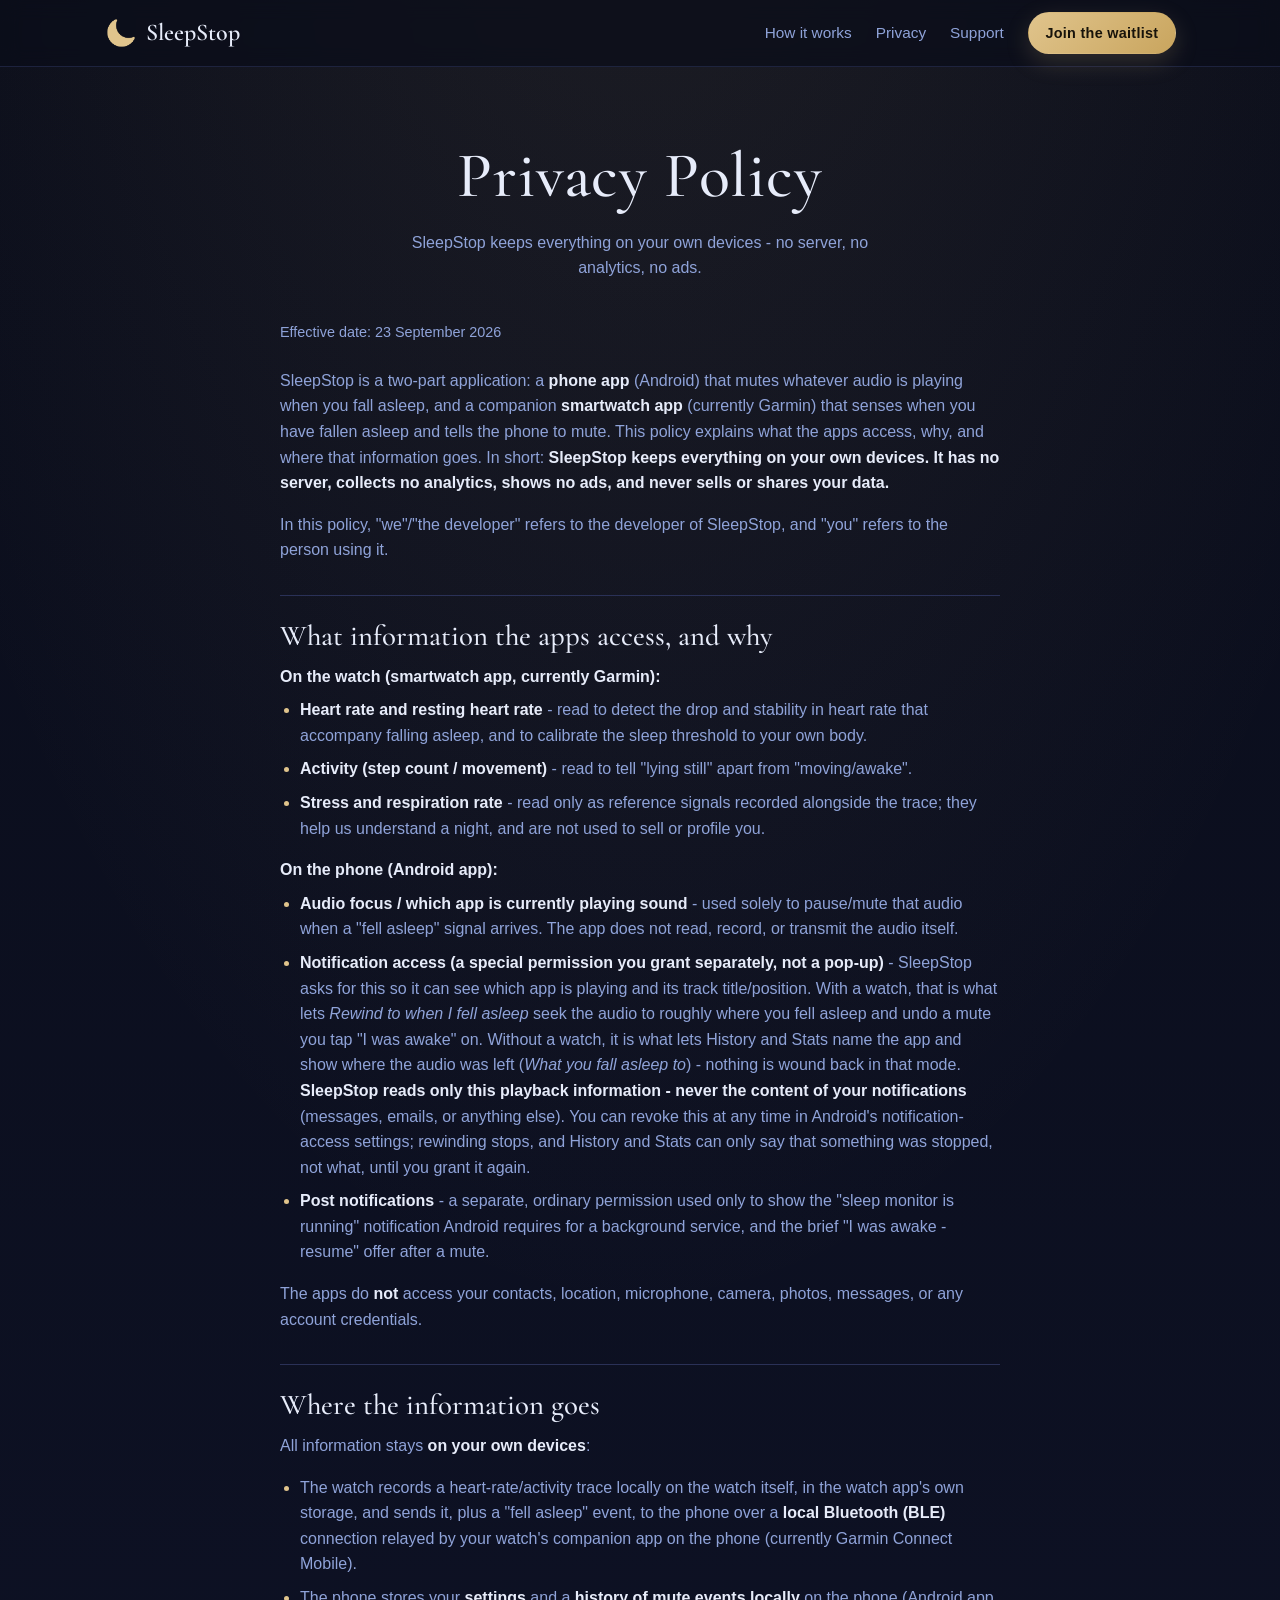
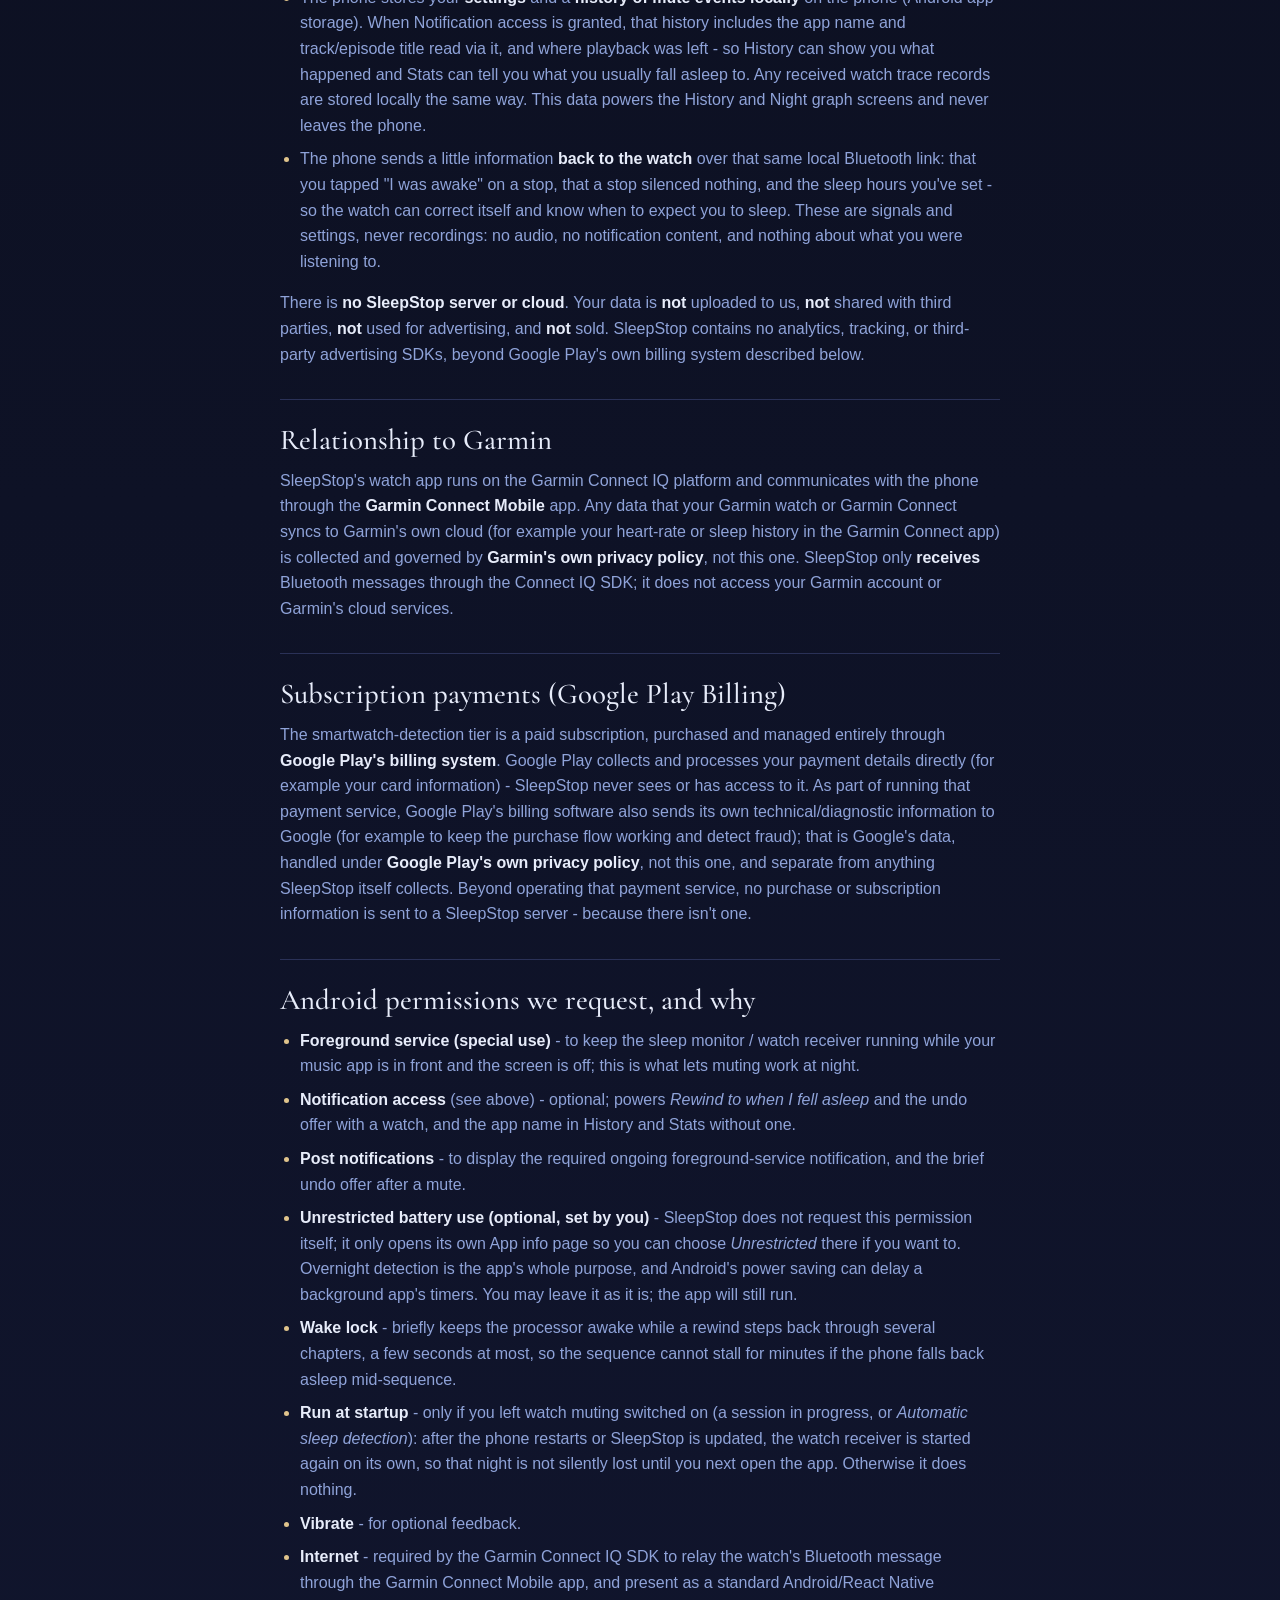
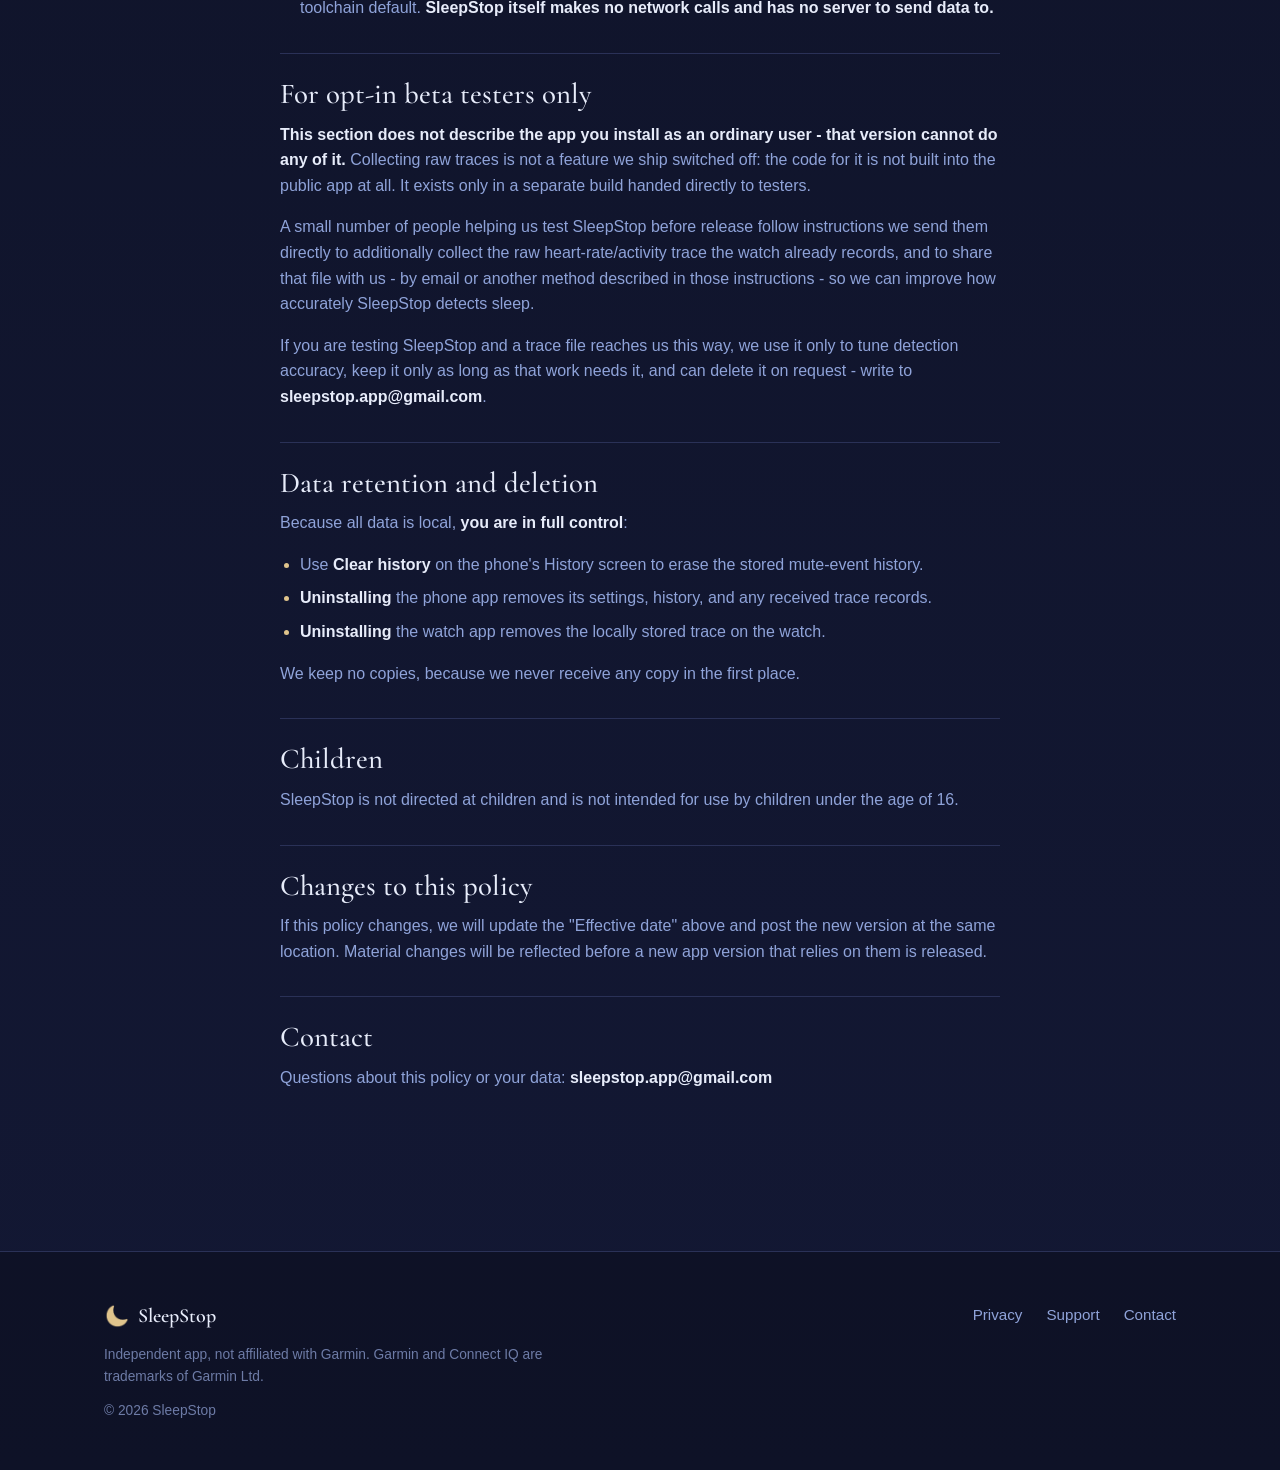
==== privacy.html @ 0ebc58ae "site: new app screenshots (1.0.3), current toggle names, Stats copy" ====
<!DOCTYPE html>
<html lang="en">
<head>
  <meta charset="UTF-8" />
  <meta name="viewport" content="width=device-width, initial-scale=1.0" />
  <title>Privacy Policy - SleepStop</title>
  <meta name="description" content="SleepStop keeps everything on your own devices: no server, no analytics, no ads. Read the full privacy policy." />
  <meta name="theme-color" content="#0a0d1a" />

  <!-- Social / link preview (Open Graph + Twitter). -->
  <meta property="og:type" content="website" />
  <meta property="og:site_name" content="SleepStop" />
  <meta property="og:url" content="https://wojsek-sek.github.io/SleepStopSite/privacy.html" />
  <meta property="og:title" content="Privacy Policy - SleepStop" />
  <meta property="og:description" content="SleepStop keeps everything on your own devices: no server, no analytics, no ads." />
  <meta property="og:image" content="https://wojsek-sek.github.io/SleepStopSite/assets/og-cover.png" />
  <meta property="og:image:width" content="2400" />
  <meta property="og:image:height" content="1260" />
  <meta property="og:image:alt" content="SleepStop - a gold crescent moon on a night-sky gradient." />
  <meta name="twitter:card" content="summary_large_image" />
  <meta name="twitter:title" content="Privacy Policy - SleepStop" />
  <meta name="twitter:description" content="SleepStop keeps everything on your own devices: no server, no analytics, no ads." />
  <meta name="twitter:image" content="https://wojsek-sek.github.io/SleepStopSite/assets/og-cover.png" />

  <link rel="icon" type="image/png" href="assets/moon.png" />
  <link rel="apple-touch-icon" href="assets/moon.png" />

  <!-- Cormorant Garamond is self-hosted (@font-face at the top of styles.css, files in
       assets/fonts/). It came from Google Fonts until 2026-09-04 — on THIS page above all, which
       tells the reader nothing leaves their device while quietly handing Google their IP address.
       Do not reintroduce a fonts.googleapis.com link here; see the note in styles.css. -->

  <link rel="stylesheet" href="styles.css" />
</head>
<body>

  <a class="skip-link" href="#main">Skip to content</a>

  <!-- ==================== Shared nav ==================== -->
  <header class="site-nav">
    <div class="nav-inner">
      <a class="brand" href="./">
        <img class="brand-mark" src="assets/moon.png" alt="" />
        <span class="brand-name">SleepStop</span>
      </a>
      <nav class="nav-links">
        <a class="nav-how" href="./#how-it-works">How it works</a>
        <a href="privacy.html">Privacy</a>
        <a href="support.html">Support</a>
        <a class="btn btn-primary btn-sm nav-cta" href="./#join">Join the waitlist</a>
      </nav>
    </div>
  </header>

  <main id="main">
    <header class="page-header container">
      <h1>Privacy Policy</h1>
      <p>SleepStop keeps everything on your own devices - no server, no analytics, no ads.</p>
    </header>

    <section class="page-body">
      <div class="container">
        <article class="prose">
          <p class="effective-date">Effective date: 23 September 2026</p>

          <p>SleepStop is a two-part application: a <strong>phone app</strong> (Android) that
            mutes whatever audio is playing when you fall asleep, and a companion
            <strong>smartwatch app</strong> (currently Garmin) that senses when you have fallen
            asleep and tells the phone to mute. This policy explains what the apps access, why,
            and where that information goes. In short: <strong>SleepStop keeps everything on
            your own devices. It has no server, collects no analytics, shows no ads, and never
            sells or shares your data.</strong></p>

          <p>In this policy, "we"/"the developer" refers to the developer of SleepStop, and
            "you" refers to the person using it.</p>

          <h2>What information the apps access, and why</h2>
          <p class="prose-label"><strong>On the watch (smartwatch app, currently Garmin):</strong></p>
          <ul>
            <li><strong>Heart rate and resting heart rate</strong> - read to detect the drop
              and stability in heart rate that accompany falling asleep, and to calibrate the
              sleep threshold to your own body.</li>
            <li><strong>Activity (step count / movement)</strong> - read to tell "lying still"
              apart from "moving/awake".</li>
            <li><strong>Stress and respiration rate</strong> - read only as reference signals
              recorded alongside the trace; they help us understand a night, and are not used
              to sell or profile you.</li>
          </ul>
          <p class="prose-label"><strong>On the phone (Android app):</strong></p>
          <ul>
            <li><strong>Audio focus / which app is currently playing sound</strong> - used
              solely to pause/mute that audio when a "fell asleep" signal arrives. The app does
              not read, record, or transmit the audio itself.</li>
            <li><strong>Notification access (a special permission you grant separately, not a
              pop-up)</strong> - SleepStop asks for this so it can see which app is playing and its
              track title/position. With a watch, that is what lets <em>Rewind to when I fell asleep</em>
              seek the audio to roughly where you fell asleep and undo a mute you tap "I was
              awake" on. Without a watch, it is what lets History and Stats name the app and
              show where the audio was left (<em>What you fall asleep to</em>) - nothing is wound
              back in that mode. <strong>SleepStop reads only this playback information - never
              the content of your notifications</strong> (messages, emails, or anything else). You
              can revoke this at any time in Android's notification-access settings; rewinding stops,
              and History and Stats can only say that something was stopped, not what, until
              you grant it again.</li>
            <li><strong>Post notifications</strong> - a separate, ordinary permission used only
              to show the "sleep monitor is running" notification Android requires for a
              background service, and the brief "I was awake - resume" offer after a mute.</li>
          </ul>
          <p>The apps do <strong>not</strong> access your contacts, location, microphone,
            camera, photos, messages, or any account credentials.</p>

          <h2>Where the information goes</h2>
          <p>All information stays <strong>on your own devices</strong>:</p>
          <ul>
            <li>The watch records a heart-rate/activity trace locally on the watch itself, in the
              watch app's own storage, and sends it, plus a "fell asleep" event, to the phone over
              a <strong>local Bluetooth (BLE)</strong> connection relayed by your watch's companion
              app on the phone (currently Garmin Connect Mobile).</li>
            <li>The phone stores your <strong>settings</strong> and a <strong>history of mute
              events</strong> <strong>locally</strong> on the phone (Android app storage). When
              Notification access is granted, that history includes the app name and
              track/episode title read via it, and where playback was left - so History can
              show you what happened and Stats can tell you what you usually fall asleep to. Any received watch trace records
              are stored locally the same way. This data powers the History and Night graph
              screens and never leaves the phone.</li>
            <li>The phone sends a little information <strong>back to the watch</strong> over that
              same local Bluetooth link: that you tapped "I was awake" on a stop, that a stop
              silenced nothing, and the sleep hours you've set - so the watch can
              correct itself and know when to expect you to sleep. These are signals and
              settings, never recordings: no audio, no notification content, and nothing about
              what you were listening to.</li>
          </ul>
          <p>There is <strong>no SleepStop server or cloud</strong>. Your data is
            <strong>not</strong> uploaded to us, <strong>not</strong> shared with third parties,
            <strong>not</strong> used for advertising, and <strong>not</strong> sold. SleepStop
            contains no analytics, tracking, or third-party advertising SDKs, beyond Google Play's
            own billing system described below.</p>

          <h2>Relationship to Garmin</h2>
          <p>SleepStop's watch app runs on the Garmin Connect IQ platform and communicates with
            the phone through the <strong>Garmin Connect Mobile</strong> app. Any data that your
            Garmin watch or Garmin Connect syncs to Garmin's own cloud (for example your
            heart-rate or sleep history in the Garmin Connect app) is collected and governed by
            <strong>Garmin's own privacy policy</strong>, not this one. SleepStop only
            <strong>receives</strong> Bluetooth messages through the Connect IQ SDK; it does not
            access your Garmin account or Garmin's cloud services.</p>

          <h2>Subscription payments (Google Play Billing)</h2>
          <p>The smartwatch-detection tier is a paid subscription, purchased and managed entirely
            through <strong>Google Play's billing system</strong>. Google Play collects and
            processes your payment details directly (for example your card information) -
            SleepStop never sees or has access to it. As part of running that payment service,
            Google Play's billing software also sends its own technical/diagnostic information to
            Google (for example to keep the purchase flow working and detect fraud); that is
            Google's data, handled under <strong>Google Play's own privacy policy</strong>, not
            this one, and separate from anything SleepStop itself collects. Beyond operating that
            payment service, no purchase or subscription information is sent to a SleepStop
            server - because there isn't one.</p>

          <h2>Android permissions we request, and why</h2>
          <ul>
            <li><strong>Foreground service (special use)</strong> - to keep the sleep monitor /
              watch receiver running while your music app is in front and the screen is off;
              this is what lets muting work at night.</li>
            <li><strong>Notification access</strong> (see above) - optional; powers
              <em>Rewind to when I fell asleep</em> and the undo offer with a watch, and the app name in
              History and Stats without one.</li>
            <li><strong>Post notifications</strong> - to display the required ongoing
              foreground-service notification, and the brief undo offer after a mute.</li>
            <li><strong>Unrestricted battery use (optional, set by you)</strong> - SleepStop does
              not request this permission itself; it only opens its own App info page so you can
              choose <em>Unrestricted</em> there if you want to. Overnight detection is the app's
              whole purpose, and Android's power saving can delay a background app's timers. You
              may leave it as it is; the app will still run.</li>
            <li><strong>Wake lock</strong> - briefly keeps the processor awake while a rewind
              steps back through several chapters, a few seconds at most, so the sequence
              cannot stall for minutes if the phone falls back asleep mid-sequence.</li>
            <li><strong>Run at startup</strong> - only if you left watch muting switched on (a session
              in progress, or <em>Automatic sleep detection</em>): after the phone restarts or SleepStop is
              updated, the watch receiver is started again on its own, so that night is not
              silently lost until you next open the app. Otherwise it does nothing.</li>
            <li><strong>Vibrate</strong> - for optional feedback.</li>
            <li><strong>Internet</strong> - required by the Garmin Connect IQ SDK to relay the
              watch's Bluetooth message through the Garmin Connect Mobile app, and present as a
              standard Android/React Native toolchain default. <strong>SleepStop itself makes no
              network calls and has no server to send data to.</strong></li>
          </ul>

          <h2>For opt-in beta testers only</h2>
          <p><strong>This section does not describe the app you install as an ordinary user -
            that version cannot do any of it.</strong> Collecting raw traces is not a feature we
            ship switched off: the code for it is not built into the public app at all. It exists
            only in a separate build handed directly to testers.</p>
          <p>A small number of people helping us test SleepStop before release follow instructions
            we send them directly to additionally collect the raw heart-rate/activity trace the
            watch already records, and to share that file with us - by email or another method
            described in those instructions - so we can improve how accurately SleepStop detects
            sleep.</p>
          <p>If you are testing SleepStop and a trace file reaches us this way, we use it only to
            tune detection accuracy, keep it only as long as that work needs it, and can delete
            it on request - write to <strong>sleepstop.app@gmail.com</strong>.</p>

          <h2>Data retention and deletion</h2>
          <p>Because all data is local, <strong>you are in full control</strong>:</p>
          <ul>
            <li>Use <strong>Clear history</strong> on the phone's History screen to erase the
              stored mute-event history.</li>
            <li><strong>Uninstalling</strong> the phone app removes its settings, history, and
              any received trace records.</li>
            <li><strong>Uninstalling</strong> the watch app removes the locally stored trace on
              the watch.</li>
          </ul>
          <p>We keep no copies, because we never receive any copy in the first place.</p>

          <h2>Children</h2>
          <p>SleepStop is not directed at children and is not intended for use by children under
            the age of 16.</p>

          <h2>Changes to this policy</h2>
          <p>If this policy changes, we will update the "Effective date" above and post the new
            version at the same location. Material changes will be reflected before a new app
            version that relies on them is released.</p>

          <h2>Contact</h2>
          <p>Questions about this policy or your data: <strong>sleepstop.app@gmail.com</strong></p>
        </article>
      </div>
    </section>
  </main>

  <!-- ==================== Shared footer ==================== -->
  <footer class="site-footer">
    <div class="footer-inner">
      <div class="footer-top">
        <a class="footer-brand" href="./">
          <img src="assets/moon.png" alt="" />
          <span>SleepStop</span>
        </a>
        <nav class="footer-links">
          <a href="privacy.html">Privacy</a>
          <a href="support.html">Support</a>
          <a href="support.html#contact">Contact</a>
        </nav>
      </div>
      <p class="footer-fine">
        Independent app, not affiliated with Garmin. Garmin and Connect IQ are
        trademarks of Garmin Ltd.
      </p>
      <p class="footer-copy">© 2026 SleepStop</p>
    </div>
  </footer>

</body>
</html>
---- styles.css ----
/* ==========================================================================
   SleepStop — Nokturn stylesheet ("moonlight on ink")
   Shared across index.html, privacy.html, support.html.
   Tokens mirror ../StopSleepApp/src/theme.ts — keep the two in sync.
   ========================================================================== */

/* ---- Display face (self-hosted) ----------------------------------------

   ⚠️ SELF-HOSTED BECAUSE THE PAGE CONTRADICTED ITS OWN PRIVACY POLICY
   (2026-09-04, found in a security/privacy review).

   These three faces were loaded from fonts.googleapis.com / fonts.gstatic.com
   until today — which handed Google the IP address and User-Agent of every
   visitor, on the very page whose headline promise is "no server, no analytics,
   no ads" and "everything stays on your own devices". The words were true about
   the APP and false about the PAGE SAYING THEM. Nothing else on this site
   contacts a third party, so removing this removed the last one.

   Provenance, so nobody has to re-derive it: subset from the TTFs already on
   disk in ../StopSleepApp/node_modules/@expo-google-fonts/cormorant-garamond
   (the same family the app itself renders, so the two cannot drift), via
   `python -m fontTools.subset --flavor=woff2` restricted to the Latin +
   Latin-Ext ranges and the kern/liga/clig/calt features. 1.95 MB of TTF became
   78 KB of woff2 across all three — SMALLER over the wire than the Google
   request it replaces, which fetched five faces where the CSS below uses three.

   ⚠️ LICENCE: SIL Open Font License 1.1, and self-hosting is REDISTRIBUTION,
   which the OFL only permits with the licence alongside — hence
   assets/fonts/OFL.txt. Do not delete it. Subsetting is a modification, allowed
   here because Cormorant declares NO Reserved Font Name (checked in the licence
   text itself, not assumed), so the family name may stay as it is.

   400 is not decorative: .memo-sign, .scene-track and .scene-watch-face set the
   display family without a weight and therefore inherit it. Adding a weight to
   this stylesheet that has no @font-face here now means a SILENT fallback to
   Georgia rather than a missing file — check this block when you do.
   ------------------------------------------------------------------------ */
@font-face {
  font-family: 'Cormorant Garamond';
  font-style: normal;
  font-weight: 400;
  font-display: swap;
  src: url('assets/fonts/cormorant-garamond-400.woff2') format('woff2');
}
@font-face {
  font-family: 'Cormorant Garamond';
  font-style: normal;
  font-weight: 500;
  font-display: swap;
  src: url('assets/fonts/cormorant-garamond-500.woff2') format('woff2');
}
@font-face {
  font-family: 'Cormorant Garamond';
  font-style: normal;
  font-weight: 600;
  font-display: swap;
  src: url('assets/fonts/cormorant-garamond-600.woff2') format('woff2');
}

/* ---- Design tokens ------------------------------------------------------ */
:root {
  /* Ink background gradient */
  --bg:          #0a0d1a;
  --bg-mid:      #0e1226;
  --bg-deep:     #131834;

  /* Surfaces */
  --card:        #151a30;
  --card-border: #2a3157;

  /* Moon-gold accent */
  --accent:      #e0c48c;
  --accent-deep: #c9a55e;
  --on-accent:   #17130a;

  /* Text */
  --text-prime:  #e7ecfa;
  --text-muted:  #8fa3d9;
  --text-faint:  #6d7ba6;

  /* State */
  --success:     #7fd8a4;
  --danger:      #e08a8a;

  /* Radii (theme.ts radius) */
  --radius-sm:   8px;
  --radius-md:   10px;
  --radius-lg:   16px;
  --radius-pill: 999px;

  /* Spacing (theme.ts 4-pt scale) */
  --space-xs:  4px;
  --space-sm:  8px;
  --space-md:  12px;
  --space-lg:  16px;
  --space-xl:  24px;
  --space-2xl: 32px;
  --space-3xl: 48px;
  --space-4xl: 72px;

  /* Type */
  --font-display: 'Cormorant Garamond', Georgia, 'Times New Roman', serif;
  --font-body: -apple-system, BlinkMacSystemFont, 'Segoe UI', Roboto, Helvetica,
               Arial, sans-serif;

  /* Layout */
  --measure: 1120px;     /* max content width */
  --measure-read: 720px; /* narrow measure for long-form reading */
}

/* ---- Reset / base ------------------------------------------------------- */
*,
*::before,
*::after { box-sizing: border-box; }

html { -webkit-text-size-adjust: 100%; scroll-behavior: smooth; }

body {
  margin: 0;
  min-height: 100vh;
  font-family: var(--font-body);
  font-size: 16px;
  line-height: 1.6;
  color: var(--text-prime);
  background-color: var(--bg);
  /* Ink gradient + a soft radial glow top-center. */
  background-image:
    radial-gradient(120% 70% at 50% -10%,
      rgba(224, 196, 140, 0.10) 0%,
      rgba(224, 196, 140, 0.00) 55%),
    linear-gradient(180deg,
      var(--bg) 0%,
      var(--bg-mid) 45%,
      var(--bg-deep) 100%);
  background-repeat: no-repeat;
  -webkit-font-smoothing: antialiased;
  text-rendering: optimizeLegibility;
  overflow-x: hidden; /* body never scrolls horizontally */
}

img { max-width: 100%; display: block; }

a { color: inherit; text-decoration: none; }

/* ---- Accessibility ------------------------------------------------------ */
/* Visible keyboard focus only (mouse clicks stay clean via :focus-visible). */
a:focus-visible,
.btn:focus-visible,
summary:focus-visible {
  outline: 2px solid var(--accent);
  outline-offset: 3px;
  border-radius: var(--radius-sm);
}

/* Skip link — off-screen until focused, then pinned top-left. */
.skip-link {
  position: absolute;
  left: var(--space-md);
  top: -120px;
  z-index: 100;
  padding: 0.6em 1.1em;
  border-radius: var(--radius-pill);
  background: var(--accent);
  color: var(--on-accent);
  font-weight: 600;
  transition: top 0.15s ease;
}
.skip-link:focus { top: var(--space-md); }

/* Respect a reduced-motion preference: drop transforms, transitions, smooth scroll. */
@media (prefers-reduced-motion: reduce) {
  html { scroll-behavior: auto; }
  *, *::before, *::after {
    animation-duration: 0.01ms !important;
    animation-iteration-count: 1 !important;
    transition-duration: 0.01ms !important;
  }
  .btn:hover { transform: none; }
  .feature-media > .phone-frame:hover,
  .phone-pair .phone-frame:hover,
  .device-combo:hover { transform: none; }
}

/* ---- Typography --------------------------------------------------------- */
h1, h2, h3 {
  font-family: var(--font-display);
  font-weight: 500;
  line-height: 1.1;
  margin: 0 0 var(--space-lg);
  color: var(--text-prime);
}

h1 { font-size: clamp(2.4rem, 6vw, 4rem); letter-spacing: 0.8px; line-height: 1.16; }
h2 { font-size: clamp(1.9rem, 4vw, 2.8rem); }
h3 { font-size: clamp(1.3rem, 2.5vw, 1.6rem); }

p { margin: 0 0 var(--space-lg); }

.eyebrow {
  font-family: var(--font-body);
  text-transform: uppercase;
  letter-spacing: 2px;
  font-size: 0.78rem;
  font-weight: 600;
  color: var(--accent);
  margin: 0 0 var(--space-lg);
}

.lead { color: var(--text-muted); font-size: 1.12rem; }
.muted { color: var(--text-muted); }
.faint { color: var(--text-faint); }

/* ---- Layout ------------------------------------------------------------- */
.container {
  width: 100%;
  max-width: var(--measure);
  margin-inline: auto;
  padding-inline: var(--space-xl);
}

.section { padding-block: var(--space-4xl); }
/* Pull the first section up under the hero — the hero already leaves generous air below. */
.hero + .section { padding-top: var(--space-2xl); }

/* ---- Buttons ------------------------------------------------------------ */
.btn {
  display: inline-flex;
  align-items: center;
  justify-content: center;
  gap: var(--space-sm);
  font-family: var(--font-body);
  font-size: 0.98rem;
  font-weight: 600;
  letter-spacing: 0.3px;
  padding: 0.85em 1.6em;
  border-radius: var(--radius-pill);
  border: 1px solid transparent;
  cursor: pointer;
  transition: transform 0.15s ease, box-shadow 0.2s ease, background 0.2s ease,
    border-color 0.2s ease, color 0.2s ease;
  white-space: nowrap;
}
.btn:hover { transform: translateY(-1px); }
.btn:active { transform: translateY(0); }

.btn-primary {
  color: var(--on-accent);
  background-image: linear-gradient(135deg, var(--accent) 0%, var(--accent-deep) 100%);
  box-shadow: 0 8px 24px rgba(224, 196, 140, 0.18);
}
.btn-primary:hover { box-shadow: 0 10px 30px rgba(224, 196, 140, 0.28); }

.btn-secondary {
  color: var(--text-prime);
  background: transparent;
  border-color: var(--card-border);
}
.btn-secondary:hover { border-color: var(--accent); color: var(--accent); }

.btn-sm { padding: 0.6em 1.15em; font-size: 0.9rem; }

/* ---- Top navigation ----------------------------------------------------- */
.site-nav {
  position: sticky;
  top: 0;
  z-index: 50;
  backdrop-filter: blur(10px);
  background: rgba(10, 13, 26, 0.72);
  border-bottom: 1px solid rgba(42, 49, 87, 0.6);
}
.nav-inner {
  max-width: var(--measure);
  margin-inline: auto;
  padding: var(--space-md) var(--space-xl);
  display: flex;
  align-items: center;
  justify-content: space-between;
  gap: var(--space-lg);
}
.brand {
  display: inline-flex;
  align-items: center;
  gap: var(--space-sm);
}
.brand-mark { width: 34px; height: 34px; }
.brand-name {
  font-family: var(--font-display);
  font-size: 1.5rem;
  font-weight: 600;
  color: var(--text-prime);
}
.nav-links {
  display: flex;
  align-items: center;
  gap: var(--space-xl);
}
.nav-links a:not(.btn) {
  color: var(--text-muted);
  font-size: 0.96rem;
  font-weight: 500;
  transition: color 0.15s ease;
}
.nav-links a:not(.btn):hover { color: var(--text-prime); }

/* ---- Footer ------------------------------------------------------------- */
.site-footer {
  border-top: 1px solid var(--card-border);
  margin-top: var(--space-4xl);
  background: rgba(10, 13, 26, 0.5);
}
.footer-inner {
  max-width: var(--measure);
  margin-inline: auto;
  padding: var(--space-3xl) var(--space-xl);
  display: flex;
  flex-direction: column;
  gap: var(--space-md);
}
.footer-top {
  display: flex;
  flex-wrap: wrap;
  align-items: center;
  justify-content: space-between;
  gap: var(--space-lg);
}
.footer-brand {
  display: inline-flex;
  align-items: center;
  gap: var(--space-sm);
  font-family: var(--font-display);
  font-size: 1.25rem;
  font-weight: 600;
  color: var(--text-prime);
}
.footer-brand img { width: 26px; height: 26px; }
.footer-links {
  display: flex;
  flex-wrap: wrap;
  gap: var(--space-xl);
}
.footer-links a {
  color: var(--text-muted);
  font-size: 0.95rem;
  transition: color 0.15s ease;
}
.footer-links a:hover { color: var(--accent); }
.footer-fine { color: var(--text-faint); font-size: 0.86rem; margin: 0; max-width: 60ch; }
.footer-copy { color: var(--text-faint); font-size: 0.86rem; margin: 0; }

/* ==========================================================================
   Hero (Home)
   ========================================================================== */
.hero {
  position: relative;
  overflow: hidden;
  text-align: center;
  padding-block: var(--space-4xl) var(--space-3xl);
}
/* CSS star field — faint scattered dots, no images. */
.hero-stars {
  position: absolute;
  inset: 0;
  pointer-events: none;
  background-image:
    radial-gradient(1.4px 1.4px at 12% 22%, rgba(231, 236, 250, 0.55), transparent),
    radial-gradient(1.2px 1.2px at 82% 16%, rgba(231, 236, 250, 0.45), transparent),
    radial-gradient(1.6px 1.6px at 68% 38%, rgba(224, 196, 140, 0.55), transparent),
    radial-gradient(1.1px 1.1px at 26% 52%, rgba(231, 236, 250, 0.40), transparent),
    radial-gradient(1.3px 1.3px at 44% 12%, rgba(224, 196, 140, 0.45), transparent),
    radial-gradient(1.2px 1.2px at 90% 60%, rgba(231, 236, 250, 0.35), transparent),
    radial-gradient(1.5px 1.5px at 8% 74%, rgba(224, 196, 140, 0.40), transparent),
    radial-gradient(1.1px 1.1px at 58% 68%, rgba(231, 236, 250, 0.35), transparent),
    radial-gradient(1.3px 1.3px at 34% 84%, rgba(231, 236, 250, 0.30), transparent),
    radial-gradient(1.2px 1.2px at 76% 82%, rgba(224, 196, 140, 0.35), transparent);
  background-repeat: no-repeat;
}
/* Split hero: copy on the left, the night scene on the right (stacks on small screens). */
.hero-inner {
  position: relative;
  z-index: 1;
  display: grid;
  grid-template-columns: minmax(0, 1.05fr) minmax(0, 0.95fr);
  align-items: center;
  gap: var(--space-3xl);
  text-align: left;
}
/* Slightly smaller than the global h1 so the headline sets in two clean lines. */
.hero h1 { font-size: clamp(2.2rem, 4.6vw, 3.4rem); max-width: 21ch; }
.hero-sub {
  max-width: 50ch;
  margin: var(--space-lg) 0 var(--space-2xl);
  color: var(--text-muted);
  font-size: 1.18rem;
}
.hero-cta {
  display: flex;
  flex-wrap: wrap;
  gap: var(--space-md);
}

/* ---- Hero night scene (drawn, no screenshots) ---------------------------- */
.hero-scene {
  position: relative;
  width: min(100%, 400px);
  margin-inline: auto;
  padding: 52px 0 40px; /* air for the moon above and the watch below */
}
/* Upper-LEFT on purpose: the phone owns the right half and the watch the lower-left
   corner, so this is the only open sky — on the right the moon slid behind the phone
   bezel (maintainer feedback 2026-07-17). z-index keeps it in front even if a few px
   of the float animation graze the phone's corner. */
.scene-moon {
  position: absolute;
  top: 0;
  left: -6%;
  z-index: 2;
  width: clamp(76px, 8vw, 104px);
  filter: drop-shadow(0 0 36px rgba(224, 196, 140, 0.3));
  animation: moon-float 8s ease-in-out infinite;
}
@keyframes moon-float {
  0%, 100% { transform: translateY(0); }
  50%      { transform: translateY(-12px); }
}

/* The phone playing the audiobook — same bezel language as .phone-frame. */
.scene-phone {
  position: relative;
  z-index: 1;
  width: min(78%, 292px);
  margin-left: auto;  /* sit right so the watch can own the lower-left corner */
  margin-right: 8px;
  border-radius: 34px;
  padding: 9px;
  background: linear-gradient(155deg, #3a3f4d 0%, #20242f 45%, #12151d 100%);
  box-shadow:
    0 26px 60px rgba(0, 0, 0, 0.55),
    inset 0 2px 3px rgba(255, 255, 255, 0.16),
    inset 0 -2px 4px rgba(0, 0, 0, 0.6);
}
.scene-screen {
  border-radius: 26px;
  background: linear-gradient(180deg, #0c1020 0%, #131834 100%);
  padding: var(--space-xl) var(--space-lg) var(--space-lg);
  display: flex;
  flex-direction: column;
  align-items: center;
  text-align: center;
}
.scene-label {
  margin: 0 0 var(--space-lg);
  text-transform: uppercase;
  letter-spacing: 2px;
  font-size: 0.66rem;
  color: var(--text-faint);
}
.scene-cover {
  width: 96px;
  height: 96px;
  border-radius: var(--radius-lg);
  display: grid;
  place-items: center;
  background:
    radial-gradient(80% 80% at 50% 20%, rgba(224, 196, 140, 0.16), transparent 70%),
    var(--card);
  border: 1px solid var(--card-border);
  margin-bottom: var(--space-lg);
}
.scene-cover img { width: 40px; opacity: 0.9; }
.scene-track {
  margin: 0;
  font-family: var(--font-display);
  font-size: 1.35rem;
  color: var(--text-prime);
}
.scene-sub { margin: 2px 0 var(--space-lg); font-size: 0.78rem; color: var(--text-muted); }
.scene-progress {
  width: 100%;
  height: 4px;
  border-radius: var(--radius-pill);
  background: var(--card-border);
  overflow: hidden;
}
.scene-progress span {
  display: block;
  width: 36%;
  height: 100%;
  border-radius: inherit;
  background: linear-gradient(90deg, var(--accent-deep), var(--accent));
}
.scene-times {
  width: 100%;
  display: flex;
  justify-content: space-between;
  font-size: 0.7rem;
  color: var(--text-faint);
  margin-top: 6px;
}
.scene-controls {
  display: flex;
  align-items: center;
  gap: var(--space-xl);
  margin: var(--space-md) 0 var(--space-lg);
}
.scene-controls svg { width: 20px; height: 20px; fill: var(--text-muted); }
.scene-play {
  width: 52px;
  height: 52px;
  border-radius: 50%;
  display: grid;
  place-items: center;
  background-image: linear-gradient(135deg, var(--accent) 0%, var(--accent-deep) 100%);
  box-shadow: 0 8px 24px rgba(224, 196, 140, 0.25);
}
.scene-play svg { width: 22px; height: 22px; fill: var(--on-accent); margin-left: 3px; }
.scene-chip {
  padding: 0.45em 1em;
  border-radius: var(--radius-pill);
  border: 1px solid rgba(224, 196, 140, 0.35);
  background: rgba(224, 196, 140, 0.1);
  color: var(--accent);
  font-size: 0.72rem;
  white-space: nowrap;
}

/* The watch that noticed — overlapping the phone's lower-left corner. */
.scene-watch {
  position: absolute;
  bottom: 4px;
  left: 0;
  z-index: 2;
  width: 118px;
  aspect-ratio: 1;
  border-radius: 50%;
  padding: 8px;
  background: linear-gradient(145deg, #4a4f5e 0%, #262b38 45%, #14171f 100%);
  box-shadow:
    0 20px 44px rgba(0, 0, 0, 0.55),
    inset 0 2px 3px rgba(255, 255, 255, 0.18),
    inset 0 -2px 4px rgba(0, 0, 0, 0.6);
}
.scene-watch-face {
  width: 100%;
  height: 100%;
  border-radius: 50%;
  background: radial-gradient(90% 90% at 50% 30%, #10142a 0%, #05070d 100%);
  display: flex;
  flex-direction: column;
  align-items: center;
  justify-content: center;
  gap: 3px;
}
.scene-watch-face img { width: 26px; }
.scene-watch-face span {
  font-family: var(--font-display);
  font-size: 1.05rem;
  color: var(--accent);
}

/* Status pill */
.status-pill {
  display: inline-flex;
  align-items: center;
  gap: var(--space-sm);
  margin-top: var(--space-2xl);
  padding: 0.5em 1.1em;
  border-radius: var(--radius-pill);
  border: 1px solid var(--card-border);
  background: rgba(21, 26, 48, 0.6);
  color: var(--text-muted);
  font-size: 0.86rem;
}
.status-pill::before {
  content: "";
  flex: 0 0 auto; /* keep the dot a perfect circle when the label wraps */
  width: 8px; height: 8px;
  border-radius: 50%;
  background: var(--accent);
  box-shadow: 0 0 8px var(--accent);
}

/* Shared centered section heading */
.section-head { text-align: center; max-width: 46ch; margin: 0 auto var(--space-2xl); }
/* :not(.eyebrow) — otherwise this would override the eyebrow's gold color and its
   bottom margin (the eyebrow is also a <p>), squashing it onto the heading. */
.section-head p:not(.eyebrow) { color: var(--text-muted); margin: 0; }

/* Subtle tinted band to alternate section rhythm (Portal pattern) */
.section-alt {
  background: rgba(21, 26, 48, 0.35);
  border-block: 1px solid rgba(42, 49, 87, 0.4);
}

/* ---- What it is: checklist ---------------------------------------------- */
.check-list {
  list-style: none;
  padding: 0;
  margin: 0 auto;
  max-width: 860px;
  display: grid;
  grid-template-columns: repeat(2, 1fr);
  gap: var(--space-lg);
}
.check-list li {
  display: flex;
  align-items: flex-start;
  gap: var(--space-md);
  padding: var(--space-lg) var(--space-xl);
  background: var(--card);
  border: 1px solid var(--card-border);
  border-radius: var(--radius-lg);
}
.check-list li::before {
  content: "\2713"; /* ✓ */
  flex: 0 0 auto;
  display: grid;
  place-items: center;
  width: 24px;
  height: 24px;
  margin-top: 2px;
  border-radius: 50%;
  background: rgba(224, 196, 140, 0.14);
  color: var(--accent);
  font-size: 0.82rem;
  font-weight: 700;
}
.check-list strong { color: var(--text-prime); font-weight: 600; }
.check-list span { color: var(--text-muted); }

/* ---- How it works: numbered steps --------------------------------------- */
.steps {
  display: grid;
  grid-template-columns: repeat(3, 1fr);
  gap: var(--space-xl);
}
.step {
  padding: var(--space-xl);
  background: var(--card);
  border: 1px solid var(--card-border);
  border-radius: var(--radius-lg);
}
.step-num {
  font-family: var(--font-display);
  font-size: 2.6rem;
  font-weight: 600;
  line-height: 1;
  color: var(--accent);
  margin-bottom: var(--space-md);
}
.step h3 { margin-bottom: var(--space-sm); font-size: 1.35rem; }
.step p { color: var(--text-muted); margin: 0; }

/* ---- Feature rows (alternating media / text) ---------------------------- */
.feature-row {
  display: grid;
  grid-template-columns: 1fr 1fr;
  gap: var(--space-4xl);
  align-items: center;
}
.feature-row + .feature-row { margin-top: var(--space-4xl); }
/* Flip every second row so media and text alternate sides. */
.feature-row:nth-child(even) .feature-media { order: 2; }

.feature-text h3 { font-size: clamp(1.6rem, 3vw, 2.1rem); }
.feature-text p:not(.eyebrow) { color: var(--text-muted); margin: 0; }

/* Portrait phone-screenshot placeholder. */
.shot-frame {
  width: 100%;
  max-width: 264px;
  margin-inline: auto;
  aspect-ratio: 9 / 19;
  border-radius: 30px;
  border: 1px solid var(--card-border);
  background:
    radial-gradient(90% 55% at 50% 0%, rgba(224, 196, 140, 0.08), transparent 60%),
    var(--card);
  box-shadow: 0 24px 60px rgba(0, 0, 0, 0.4);
  display: flex;
  flex-direction: column;
  align-items: center;
  justify-content: center;
  gap: var(--space-md);
  padding: var(--space-xl);
  text-align: center;
}
.shot-frame img { width: 44px; opacity: 0.35; }
.shot-frame span { color: var(--text-faint); font-size: 0.9rem; }
.shot-frame small { color: var(--text-faint); opacity: 0.7; font-size: 0.75rem; }

/* Portrait phone — a dark bezel around a captured app screen. The screenshots are
   pre-cropped to just the app UI (OS status bar + nav bar removed), so the frame shows
   the whole image at its natural height — no object-fit cropping. */
.phone-frame {
  width: 100%;
  max-width: 260px;
  margin-inline: auto;
  border-radius: 34px;
  padding: 9px;
  background: linear-gradient(155deg, #3a3f4d 0%, #20242f 45%, #12151d 100%);
  box-shadow:
    0 26px 60px rgba(0, 0, 0, 0.55),
    inset 0 2px 3px rgba(255, 255, 255, 0.16),
    inset 0 -2px 4px rgba(0, 0, 0, 0.6);
}
.phone-frame img {
  display: block;
  width: 100%;
  height: auto;
  border-radius: 26px;
  background: var(--bg);
}

/* Round watch face — a metallic bezel ring around a captured Epix Pro screen.
   Bezel kept THIN (8px): the captured screen already carries its own black margin,
   so a wide ring read as a chunky toy watch (maintainer feedback 2026-07-17). */
.watch-frame {
  width: 100%;
  max-width: 300px;
  margin-inline: auto;
  aspect-ratio: 1;
  border-radius: 50%;
  padding: 8px;
  background: linear-gradient(145deg, #4a4f5e 0%, #262b38 45%, #14171f 100%);
  box-shadow:
    0 26px 60px rgba(0, 0, 0, 0.55),
    inset 0 2px 3px rgba(255, 255, 255, 0.18),
    inset 0 -2px 4px rgba(0, 0, 0, 0.6);
}
.watch-frame img {
  width: 100%;
  height: 100%;
  border-radius: 50%;
  display: block;
  background: #000;
}
.feature-caption {
  margin: var(--space-xl) 0 0;
  text-align: center;
  color: var(--text-faint);
  font-size: 0.82rem;
  position: relative;
  z-index: 0; /* sits behind the frame's hover z-index, so a slight zoom overlap tucks under it */
}

/* Two phones side by side (row 1): the same Home screen in its two modes — a Garmin
   watch driving detection, or the phone doing it alone. Each frame shrinks to make room
   for its neighbour; wraps to a stack on narrow screens via .feature-row's own breakpoint. */
.phone-pair {
  display: flex;
  justify-content: center;
  gap: var(--space-lg);
  flex-wrap: wrap;
}
.phone-pair-item {
  display: flex;
  flex-direction: column;
  align-items: center;
  gap: var(--space-sm);
  flex: 1 1 140px;
  max-width: 180px;
}
.phone-pair .phone-frame { max-width: 100%; margin-inline: 0; }
.pair-label {
  margin: 0;
  font-size: 0.78rem;
  color: var(--text-faint);
  text-align: center;
}

/* Phone + watch paired (row 2): the phone screen with the watch face overlapping
   its lower-right corner — "history on the phone, the trace on the watch". */
.device-combo {
  position: relative;
  width: min(100%, 288px);
  margin-inline: auto;
  padding: 0 32px 32px 0; /* room for the watch hanging off the lower-right */
}
.device-combo .phone-frame { margin: 0; max-width: 100%; }
.device-combo .watch-frame {
  position: absolute;
  right: 0;
  bottom: 0;
  width: min(38%, 120px); /* an accent badge, not a second focal point */
  max-width: none;
  margin: 0;
}

/* ---- Founder memo -------------------------------------------------------- */
.memo-card {
  max-width: 720px;
  margin-inline: auto;
  background: var(--card);
  border: 1px solid var(--card-border);
  border-radius: var(--radius-lg);
  padding: clamp(24px, 5vw, 48px);
  box-shadow: 0 24px 60px rgba(0, 0, 0, 0.35);
}
.memo-card p { color: var(--text-muted); }
.memo-card p.memo-lead { color: var(--text-prime); font-size: 1.15rem; }
.memo-card p:last-of-type { margin-bottom: 0; }
.memo-sign {
  font-family: var(--font-display);
  font-size: 1.6rem;
  color: var(--accent);
  margin-top: var(--space-xl);
}

/* ---- Final CTA (dawn bookend) ------------------------------------------- */
.cta-final {
  position: relative;
  overflow: hidden;
  text-align: center;
  padding-block: var(--space-4xl);
  /* Warm dawn glow rising from the horizon — the morning end of the night. */
  background:
    radial-gradient(65% 85% at 50% 100%,
      rgba(224, 196, 140, 0.24) 0%,
      rgba(201, 165, 94, 0.11) 34%,
      transparent 68%);
}
.cta-final h2 { margin-bottom: var(--space-md); }
.cta-final p { color: var(--text-muted); max-width: 44ch; margin: 0 auto var(--space-xl); }

/* ==========================================================================
   Generic page header (Privacy / Support)
   ========================================================================== */
.page-header {
  padding-block: var(--space-4xl) var(--space-xl);
  text-align: center;
}
.page-header p { color: var(--text-muted); max-width: 52ch; margin-inline: auto; }

/* Body wrapper for the Privacy/Support pages (header already gives top space) */
.page-body { padding-bottom: var(--space-4xl); }

/* Long-form reading column */
.prose {
  max-width: var(--measure-read);
  margin-inline: auto;
}
.prose h2 {
  font-size: clamp(1.35rem, 3vw, 1.8rem);
  margin: var(--space-2xl) 0 var(--space-md);
  padding-top: var(--space-xl);
  border-top: 1px solid var(--card-border);
}
.prose p,
.prose li { color: var(--text-muted); }
.prose strong { color: var(--text-prime); font-weight: 600; }
.prose ul { padding-left: 1.25em; margin: 0 0 var(--space-lg); }
.prose li { margin-bottom: var(--space-sm); }
.prose li::marker { color: var(--accent); }
.prose a {
  color: var(--accent);
  text-decoration: underline;
  text-underline-offset: 2px;
}
.prose-label { margin-bottom: var(--space-sm); }
.effective-date { color: var(--text-faint); font-size: 0.9rem; margin-bottom: var(--space-xl); }

/* ---- Support: contact card + FAQ accordion ------------------------------ */
.support-wrap { max-width: 780px; margin-inline: auto; }

.contact-card {
  display: flex;
  flex-wrap: wrap;
  align-items: center;
  justify-content: space-between;
  gap: var(--space-lg);
  padding: var(--space-xl);
  background: var(--card);
  border: 1px solid var(--card-border);
  border-radius: var(--radius-lg);
  margin-bottom: var(--space-2xl);
}
.contact-card h2 { margin: var(--space-xs) 0 var(--space-sm); font-size: 1.6rem; }
.contact-card p { color: var(--text-muted); margin: 0; max-width: 46ch; }
/* Button says what it DOES ("Send an email"), the address itself sits underneath as a
   small copyable line — for people whose phone has no mail app wired to mailto:. */
.contact-action {
  display: flex;
  flex-direction: column;
  align-items: center;
  gap: var(--space-sm);
}
.contact-card .contact-mail-note {
  color: var(--text-faint);
  font-size: 0.8rem;
  letter-spacing: 0.3px;
  user-select: all;
}

.faq-title { margin-bottom: var(--space-lg); }

.faq details {
  border: 1px solid var(--card-border);
  border-radius: var(--radius-lg);
  background: var(--card);
  margin-bottom: var(--space-md);
}
.faq summary {
  cursor: pointer;
  list-style: none;
  display: flex;
  align-items: center;
  justify-content: space-between;
  gap: var(--space-md);
  padding: var(--space-lg) var(--space-xl);
  font-weight: 600;
  color: var(--text-prime);
}
.faq summary::-webkit-details-marker { display: none; }
.faq summary::after {
  content: "+";
  flex: 0 0 auto;
  color: var(--accent);
  font-size: 1.5rem;
  line-height: 1;
}
.faq details[open] summary::after { content: "\2212"; } /* − */
.faq details[open] summary { color: var(--accent); }
.faq-body { padding: 0 var(--space-xl) var(--space-lg); }
.faq-body p,
.faq-body li { color: var(--text-muted); }
.faq-body p:last-child { margin-bottom: 0; }
.faq-body ul { padding-left: 1.25em; margin: 0; }
.faq-body li { margin-bottom: var(--space-sm); }
.faq-body li:last-child { margin-bottom: 0; }
.faq-body li::marker { color: var(--accent); }
.faq-body strong { color: var(--text-prime); }

.support-foot { margin-top: var(--space-2xl); color: var(--text-muted); }
.support-foot a { color: var(--accent); text-decoration: underline; text-underline-offset: 2px; }

/* Simple placeholder frame for content still to come */
.placeholder {
  max-width: var(--measure-read);
  margin: var(--space-xl) auto;
  padding: var(--space-2xl);
  border: 1px dashed var(--card-border);
  border-radius: var(--radius-lg);
  background: rgba(21, 26, 48, 0.4);
  color: var(--text-faint);
  text-align: center;
}

/* ---- Hover motion (killed under reduced-motion) --------------------------
   A real magnification, not a decorative lift: tester feedback said the subtle
   1.015 zoom "adds nothing" — if the screens react at all, they should grow
   enough to actually read the UI details. The site stays non-interactive
   otherwise (no lightbox); this is the whole affordance. */
.feature-media > .phone-frame,
.phone-pair .phone-frame,
.device-combo {
  position: relative;
  z-index: 1;
  transform-origin: 50% 100%; /* grow upward from the bottom edge, away from the caption below */
  transition: transform 0.35s ease;
}
.feature-media > .phone-frame:hover,
.phone-pair .phone-frame:hover,
.device-combo:hover {
  transform: translateY(-10px) scale(1.09);
  z-index: 2;
}

/* ==========================================================================
   Responsive
   ========================================================================== */
@media (max-width: 960px) {
  /* Stack the hero: copy centered on top, scene below. */
  .hero-inner { grid-template-columns: 1fr; text-align: center; }
  .hero h1 { margin-inline: auto; }
  .hero-sub { margin-inline: auto; }
  .hero-cta { justify-content: center; }
  .hero-scene { width: min(100%, 340px); margin-top: var(--space-lg); }
}

@media (max-width: 860px) {
  .steps { grid-template-columns: 1fr; }
  /* Stack feature rows; keep media above text consistently (reset the flip). */
  .feature-row { grid-template-columns: 1fr; gap: var(--space-xl); }
  .feature-row:nth-child(even) .feature-media { order: 0; }
  .feature-row + .feature-row { margin-top: var(--space-3xl); }
}

@media (max-width: 640px) {
  .check-list { grid-template-columns: 1fr; }
  /* Stack the nav into two centered rows (brand over links) so nothing can
     overflow the viewport. The CTA is dropped — it's repeated in the hero. */
  .site-nav { position: static; }
  .nav-inner {
    flex-direction: column;
    align-items: center;
    gap: var(--space-sm);
    padding-inline: var(--space-lg);
  }
  .brand-name { font-size: 1.35rem; }
  .nav-links {
    flex-wrap: wrap;
    justify-content: center;
    gap: var(--space-lg);
  }
  .nav-links .nav-cta { display: none; }

  .container { padding-inline: var(--space-lg); }
  .section { padding-block: var(--space-3xl); }

  /* Stack the footer top so the link row can't clip off the right edge. */
  .footer-inner { padding-inline: var(--space-lg); }
  .footer-top { flex-direction: column; align-items: flex-start; gap: var(--space-lg); }
}
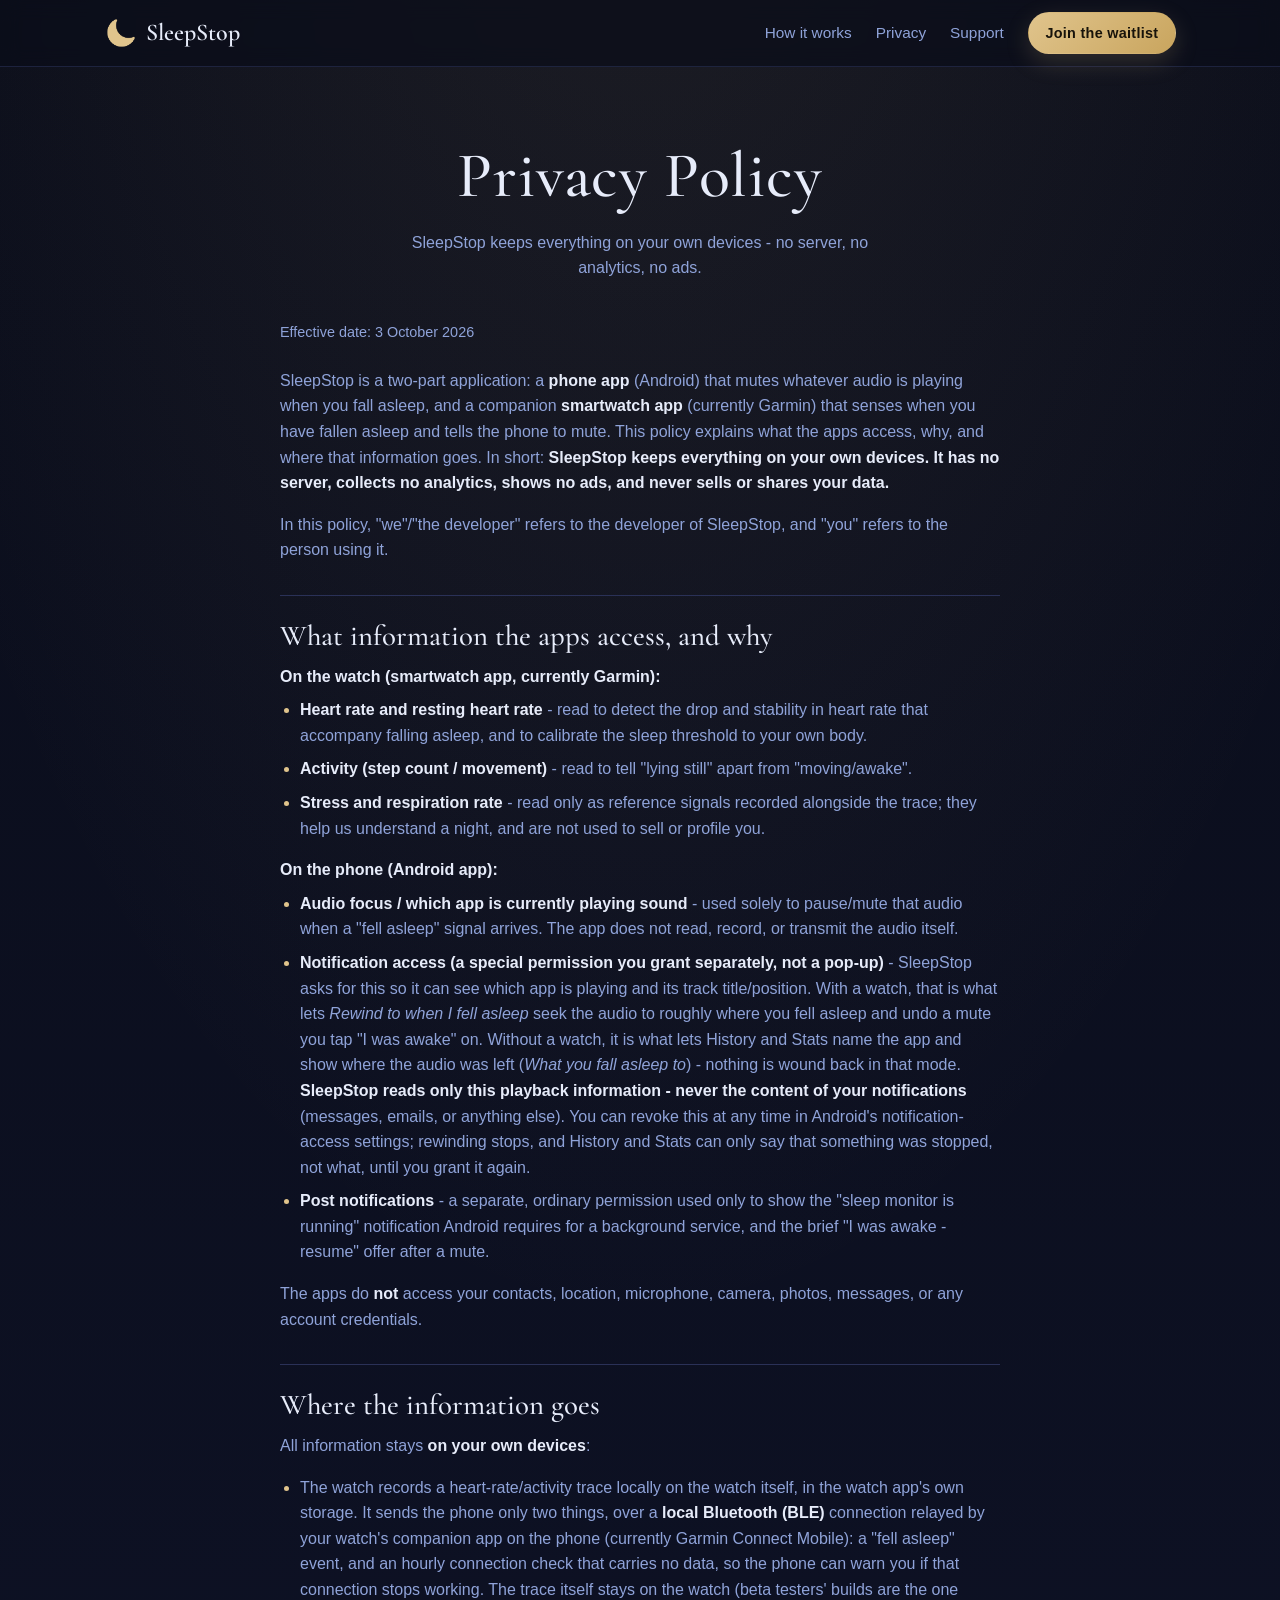
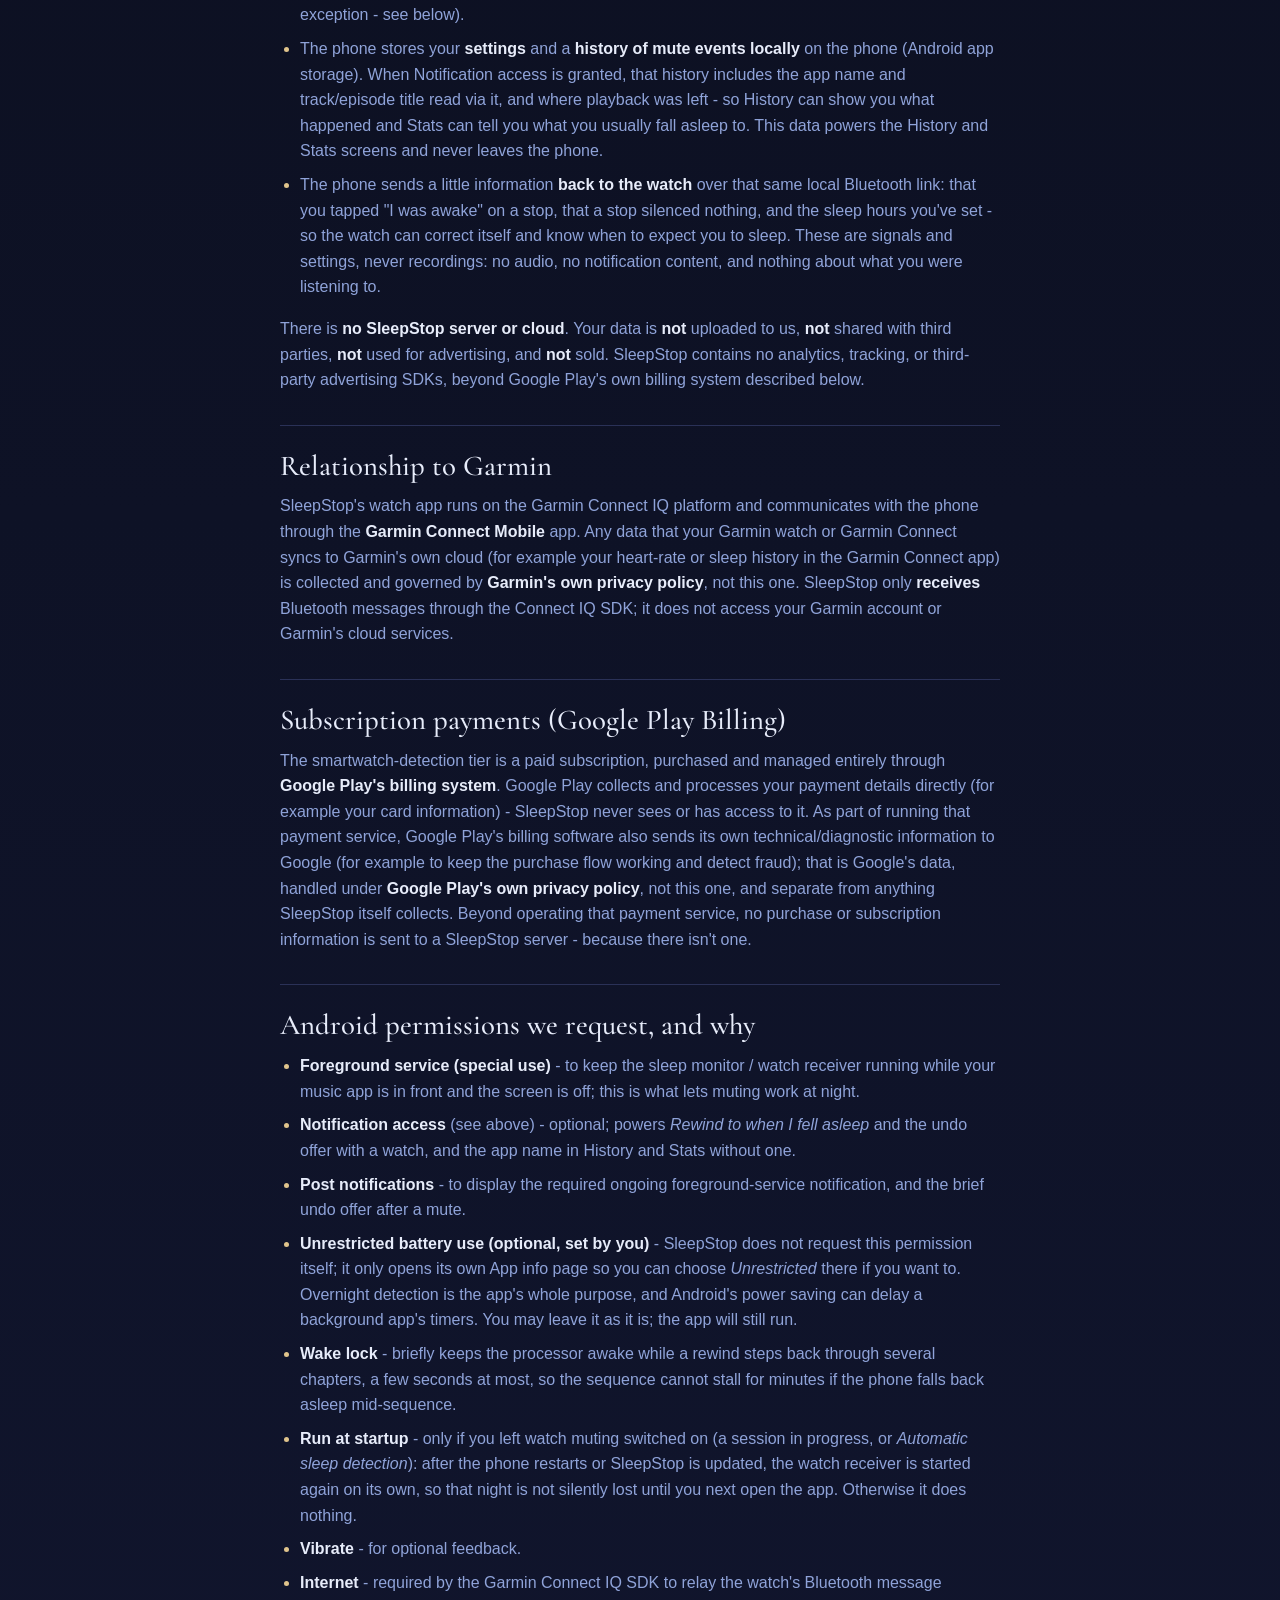
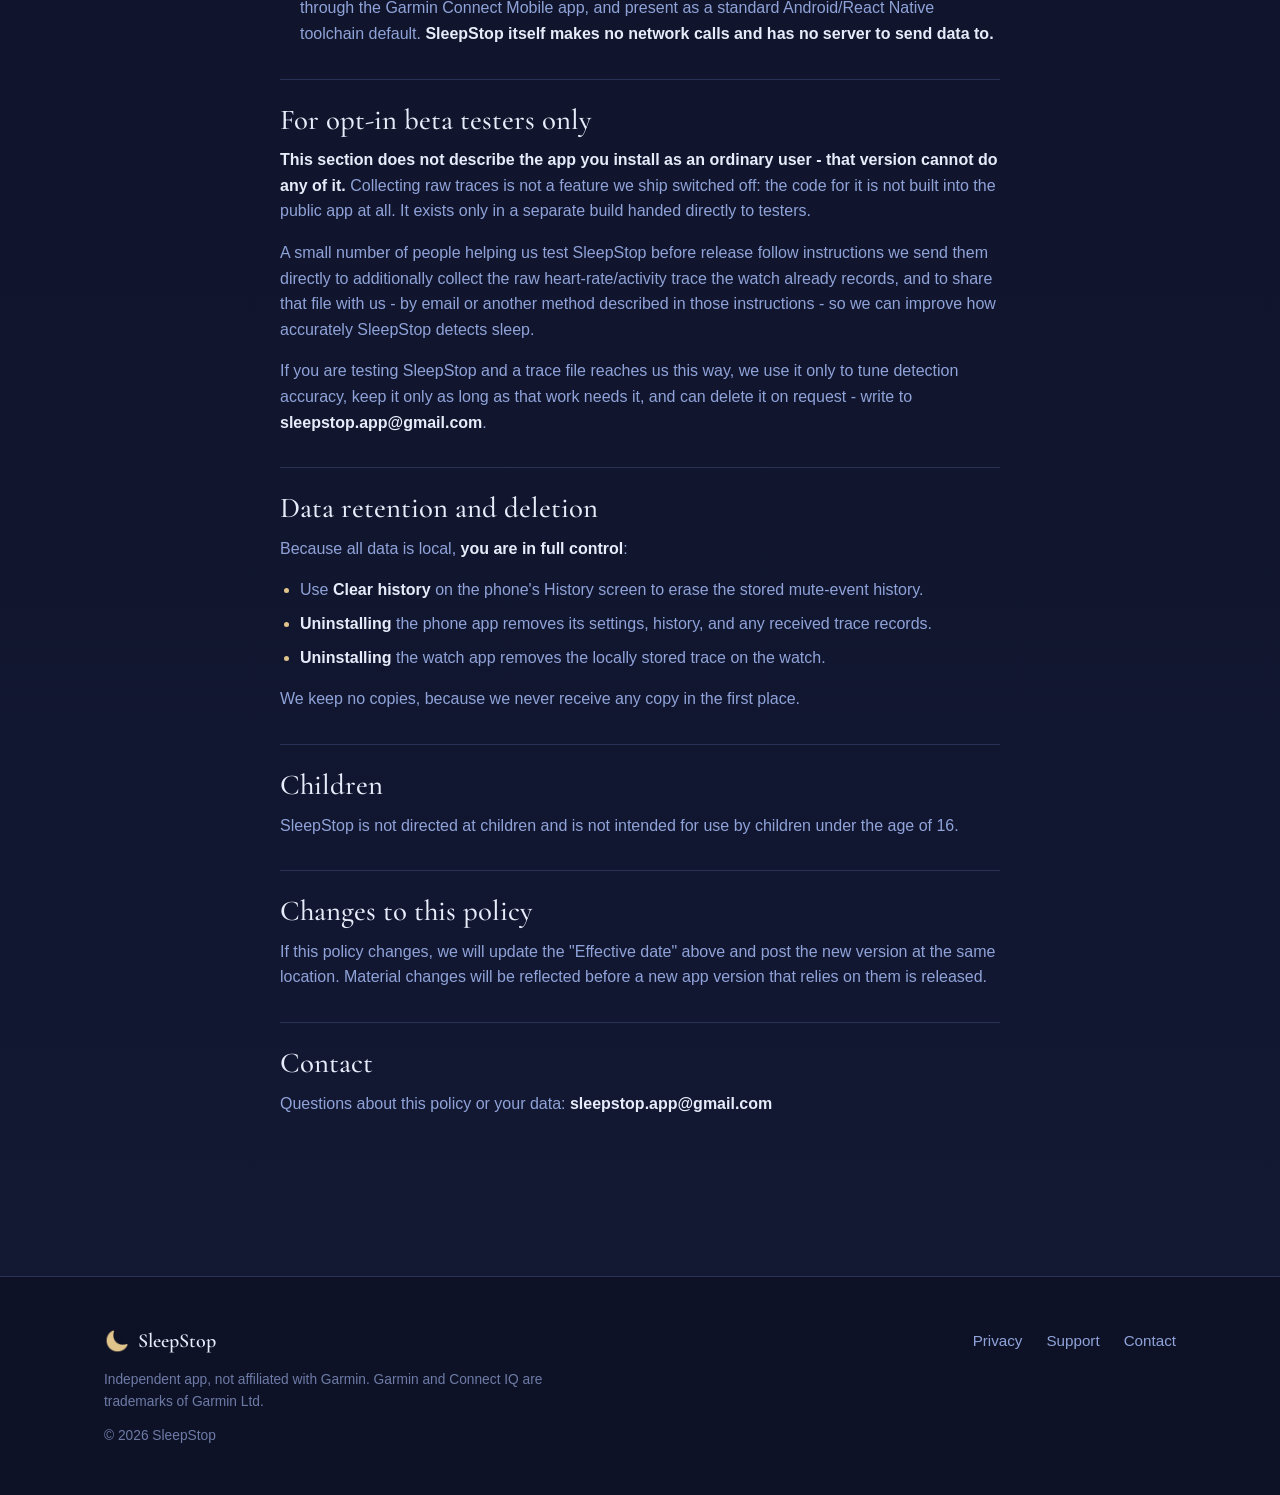
==== commit ef7d4698: "privacy: the store watch sends only a fell-asleep event and an hourly data-free connection check" ====
--- a/privacy.html
+++ b/privacy.html
@@ -61,7 +61,7 @@
     <section class="page-body">
       <div class="container">
         <article class="prose">
-          <p class="effective-date">Effective date: 23 September 2026</p>
+          <p class="effective-date">Effective date: 3 October 2026</p>
 
           <p>SleepStop is a two-part application: a <strong>phone app</strong> (Android) that
             mutes whatever audio is playing when you fall asleep, and a companion
@@ -113,16 +113,18 @@
           <p>All information stays <strong>on your own devices</strong>:</p>
           <ul>
             <li>The watch records a heart-rate/activity trace locally on the watch itself, in the
-              watch app's own storage, and sends it, plus a "fell asleep" event, to the phone over
-              a <strong>local Bluetooth (BLE)</strong> connection relayed by your watch's companion
-              app on the phone (currently Garmin Connect Mobile).</li>
+              watch app's own storage. It sends the phone only two things, over a <strong>local
+              Bluetooth (BLE)</strong> connection relayed by your watch's companion app on the phone
+              (currently Garmin Connect Mobile): a "fell asleep" event, and an hourly connection
+              check that carries no data, so the phone can warn you if that connection stops
+              working. The trace itself stays on the watch (beta testers' builds are the one
+              exception - see below).</li>
             <li>The phone stores your <strong>settings</strong> and a <strong>history of mute
               events</strong> <strong>locally</strong> on the phone (Android app storage). When
               Notification access is granted, that history includes the app name and
               track/episode title read via it, and where playback was left - so History can
-              show you what happened and Stats can tell you what you usually fall asleep to. Any received watch trace records
-              are stored locally the same way. This data powers the History and Night graph
-              screens and never leaves the phone.</li>
+              show you what happened and Stats can tell you what you usually fall asleep to. This
+              data powers the History and Stats screens and never leaves the phone.</li>
             <li>The phone sends a little information <strong>back to the watch</strong> over that
               same local Bluetooth link: that you tapped "I was awake" on a stop, that a stop
               silenced nothing, and the sleep hours you've set - so the watch can
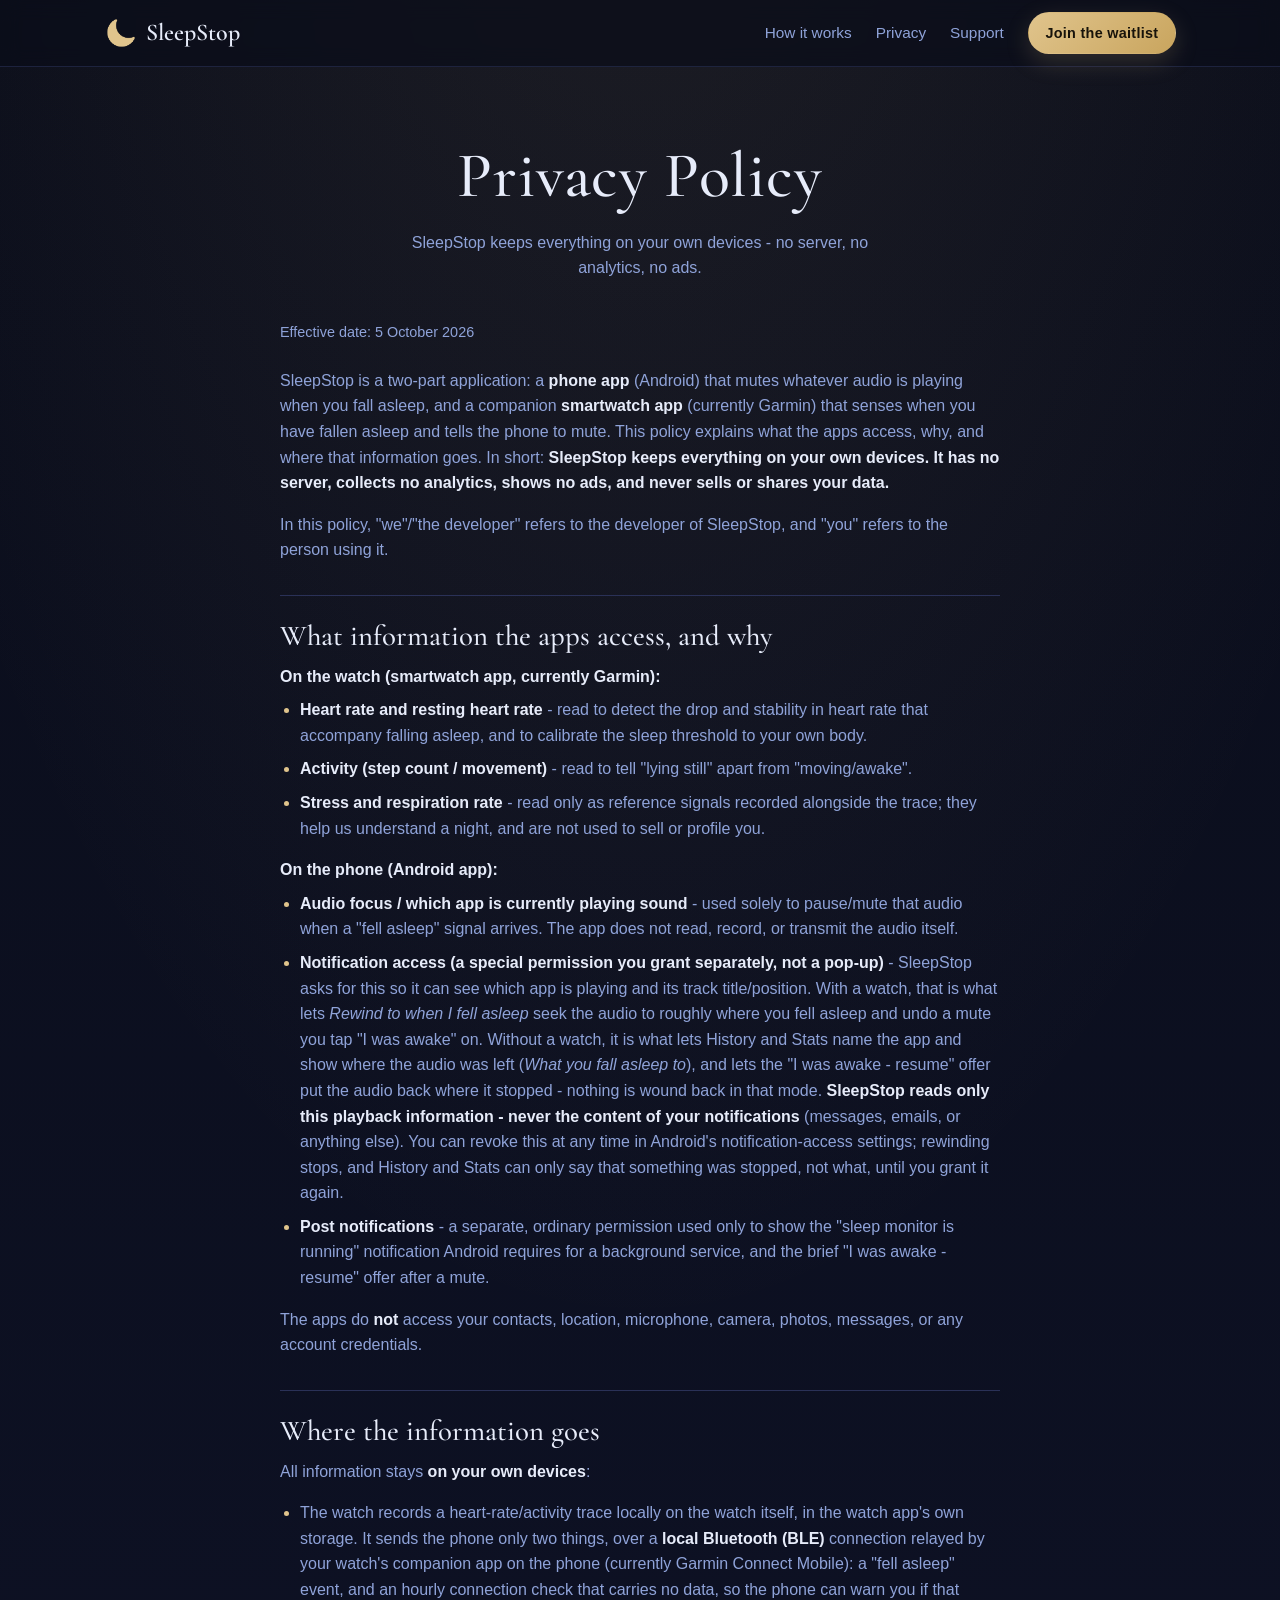
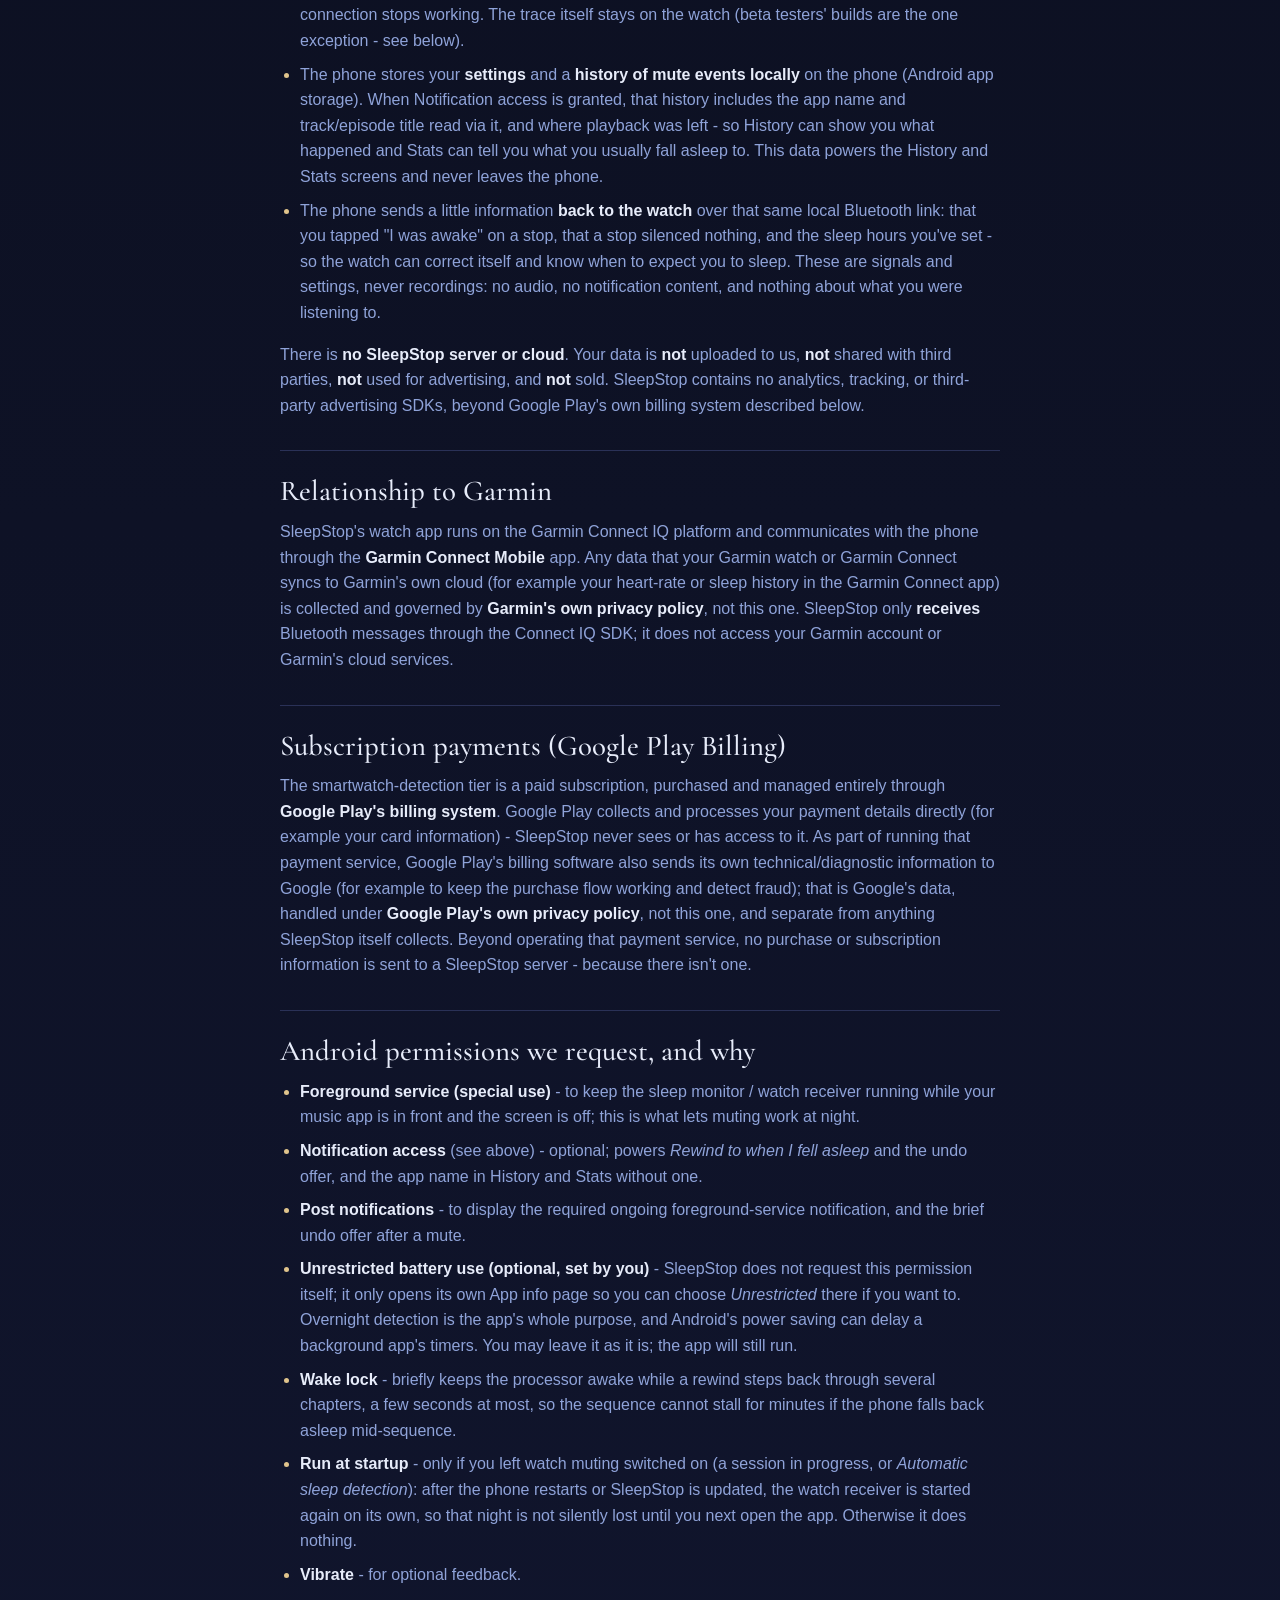
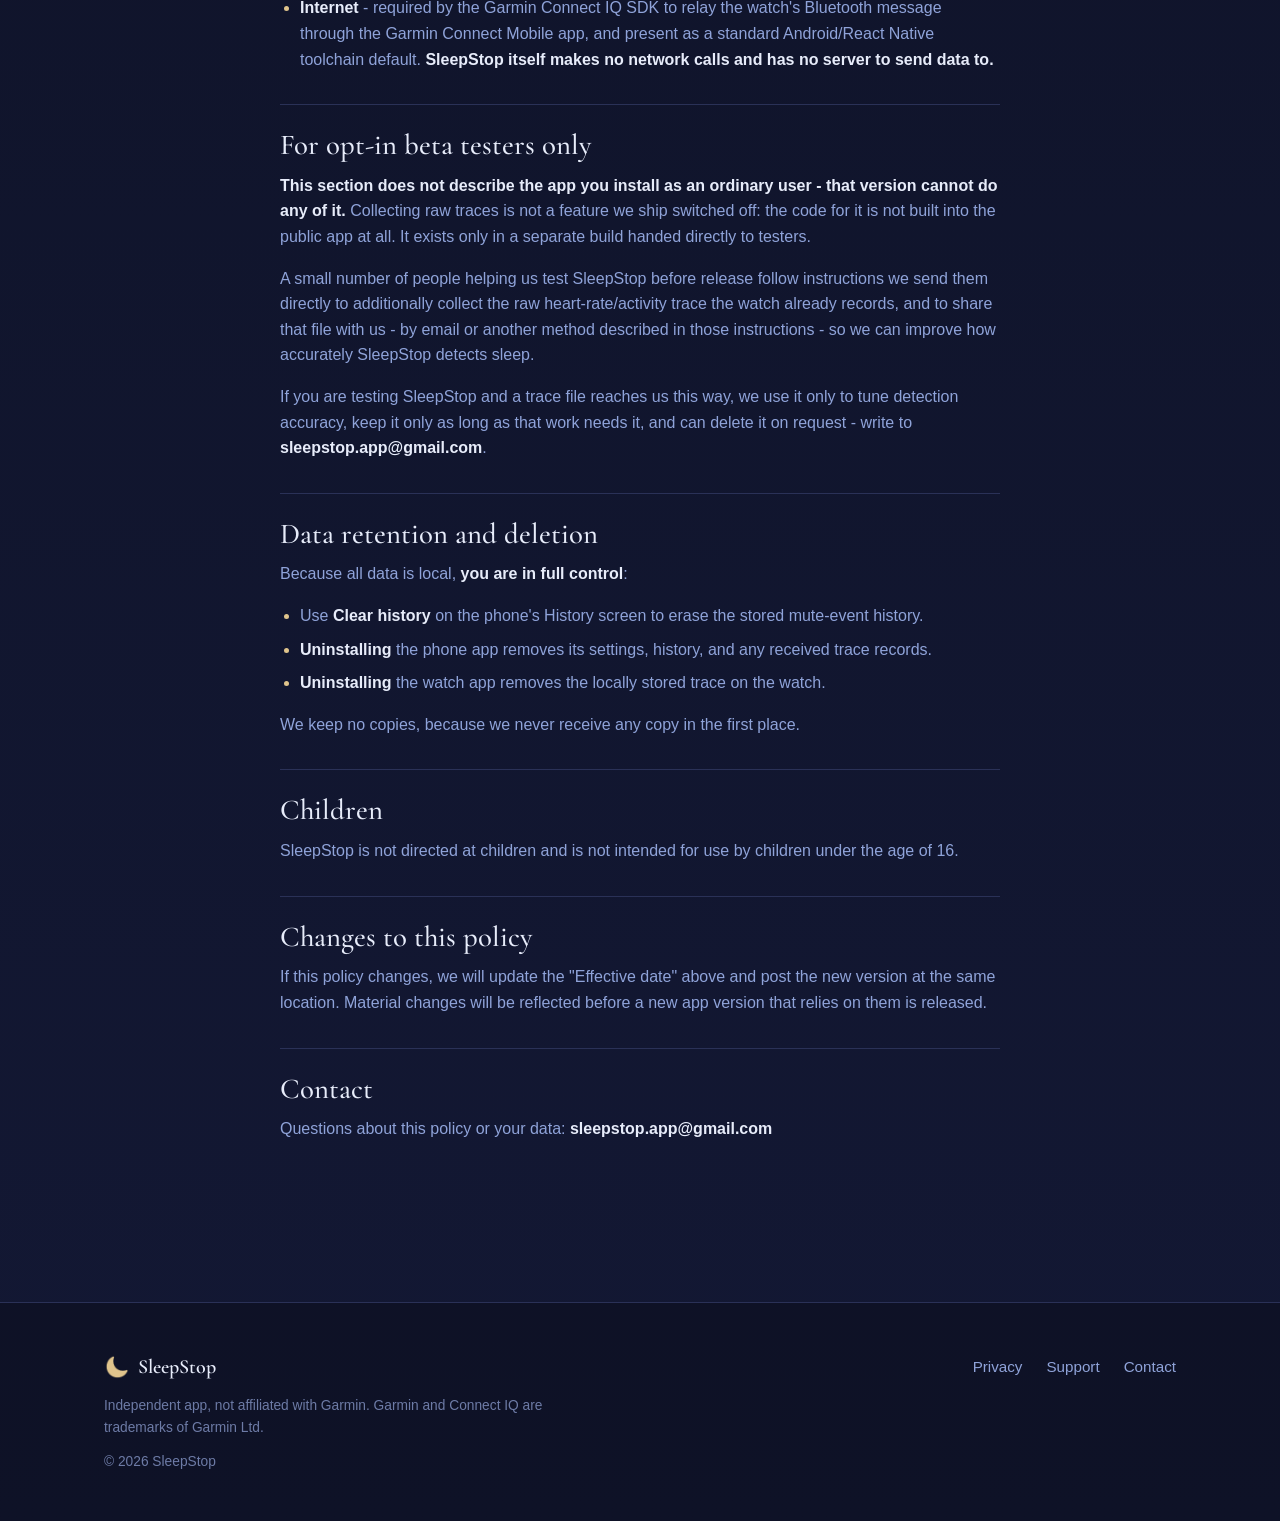
==== commit 94aab5a8: "site: the undo works without a watch too" ====
--- a/privacy.html
+++ b/privacy.html
@@ -61,7 +61,7 @@
     <section class="page-body">
       <div class="container">
         <article class="prose">
-          <p class="effective-date">Effective date: 3 October 2026</p>
+          <p class="effective-date">Effective date: 5 October 2026</p>
 
           <p>SleepStop is a two-part application: a <strong>phone app</strong> (Android) that
             mutes whatever audio is playing when you fall asleep, and a companion
@@ -96,7 +96,8 @@
               track title/position. With a watch, that is what lets <em>Rewind to when I fell asleep</em>
               seek the audio to roughly where you fell asleep and undo a mute you tap "I was
               awake" on. Without a watch, it is what lets History and Stats name the app and
-              show where the audio was left (<em>What you fall asleep to</em>) - nothing is wound
+              show where the audio was left (<em>What you fall asleep to</em>), and lets the "I was
+              awake - resume" offer put the audio back where it stopped - nothing is wound
               back in that mode. <strong>SleepStop reads only this playback information - never
               the content of your notifications</strong> (messages, emails, or anything else). You
               can revoke this at any time in Android's notification-access settings; rewinding stops,
@@ -165,7 +166,7 @@
               watch receiver running while your music app is in front and the screen is off;
               this is what lets muting work at night.</li>
             <li><strong>Notification access</strong> (see above) - optional; powers
-              <em>Rewind to when I fell asleep</em> and the undo offer with a watch, and the app name in
+              <em>Rewind to when I fell asleep</em> and the undo offer, and the app name in
               History and Stats without one.</li>
             <li><strong>Post notifications</strong> - to display the required ongoing
               foreground-service notification, and the brief undo offer after a mute.</li>
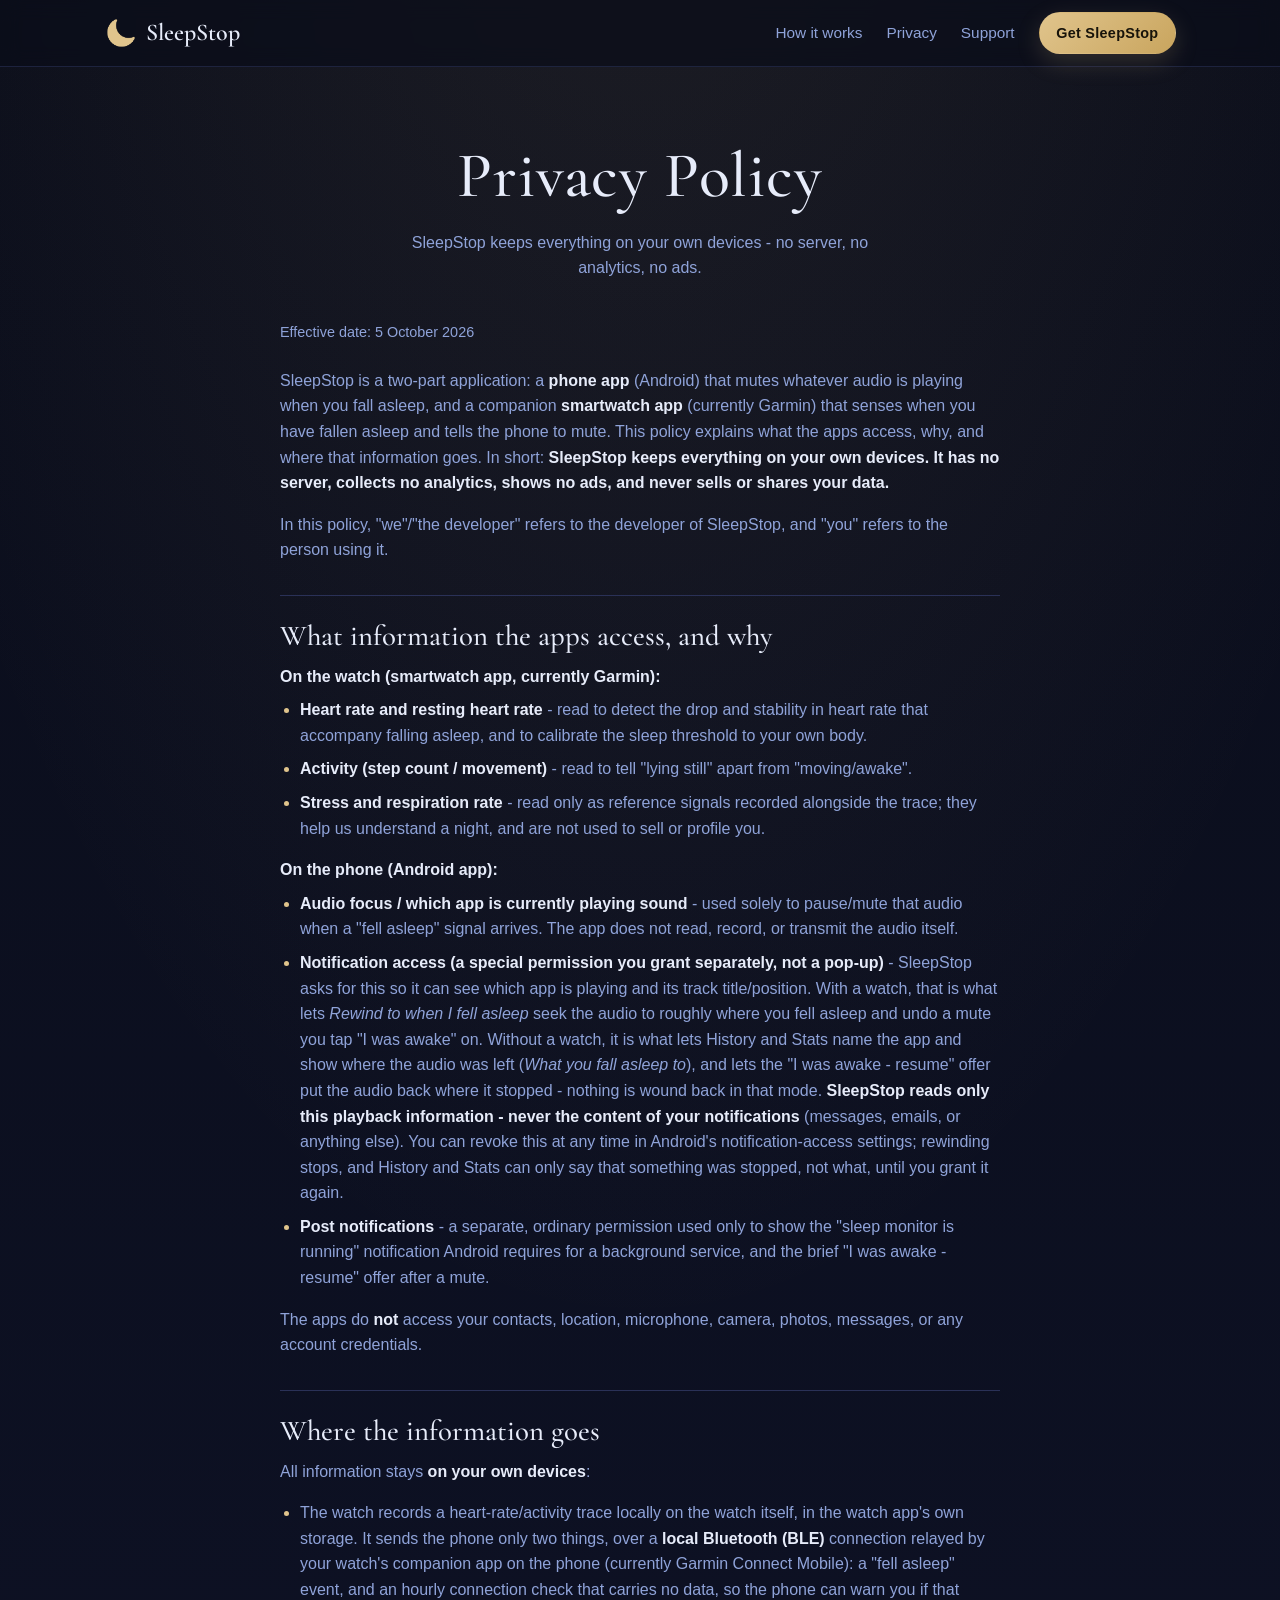
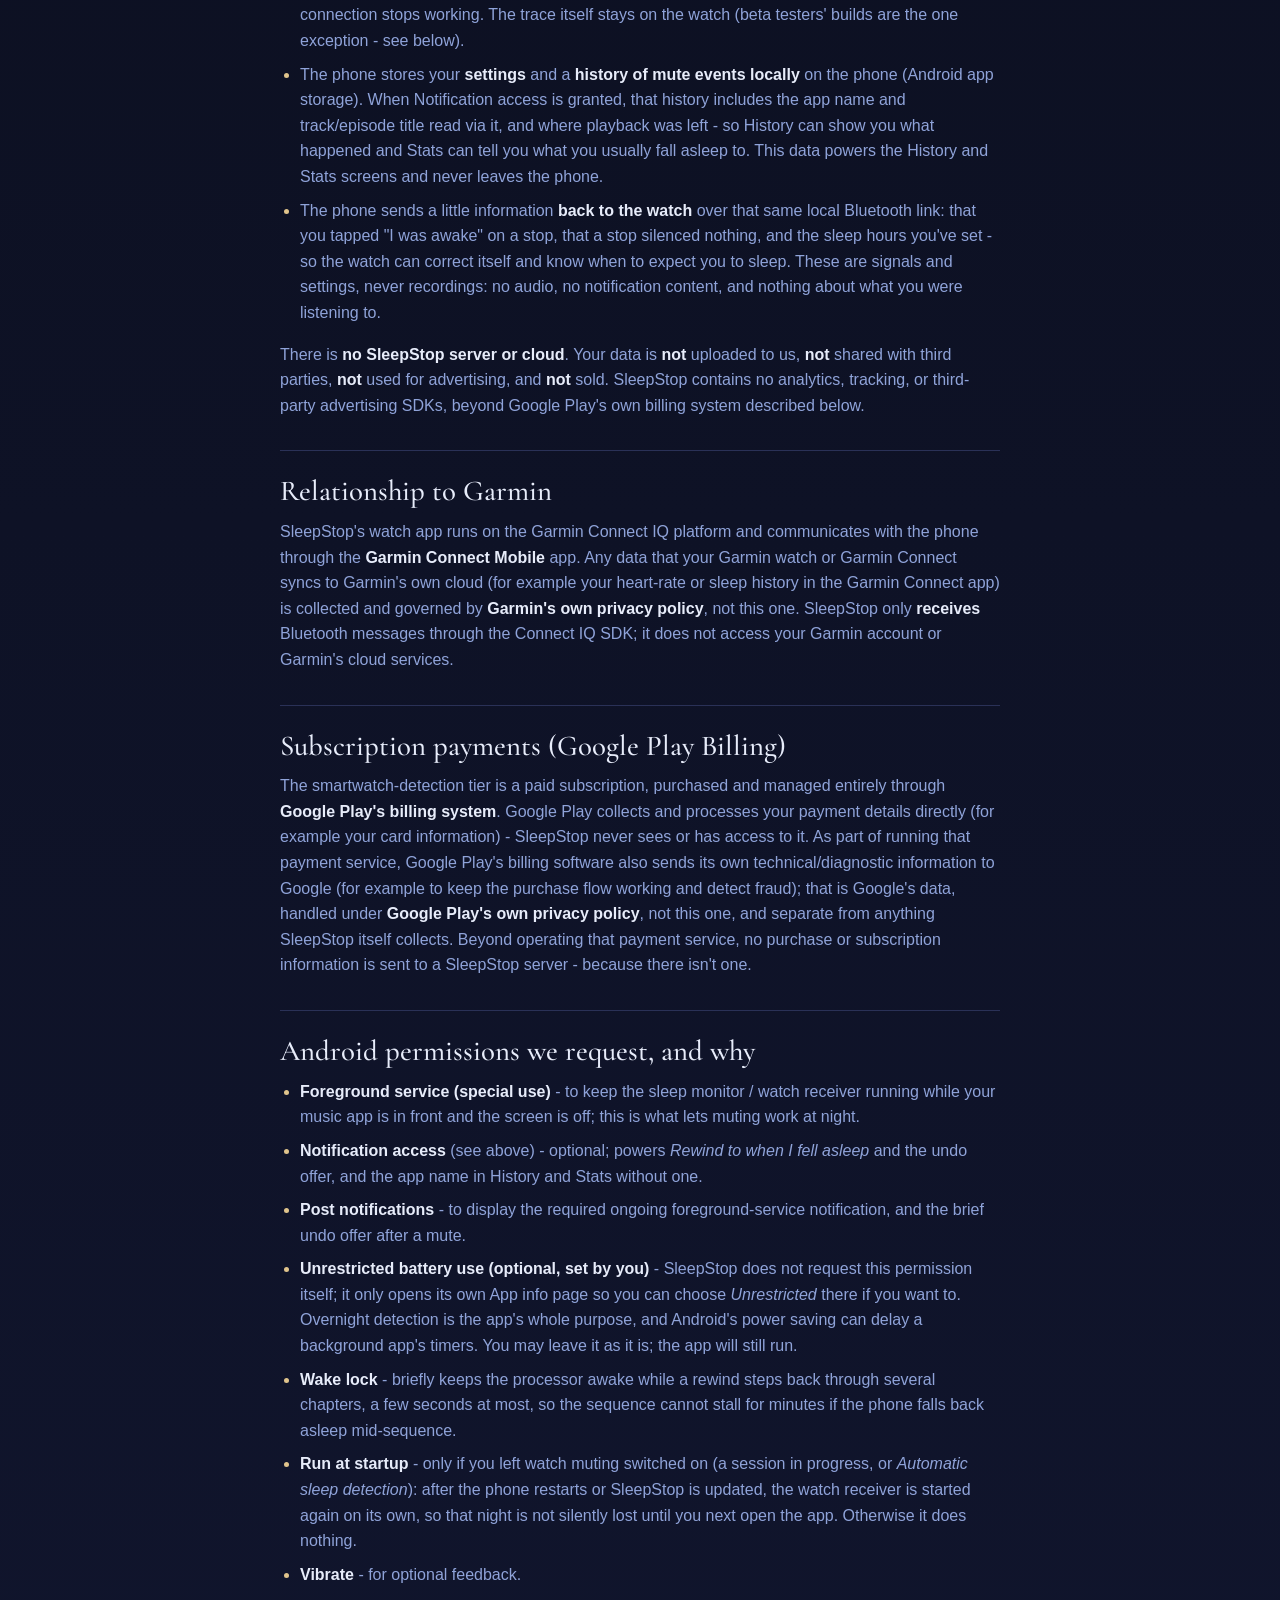
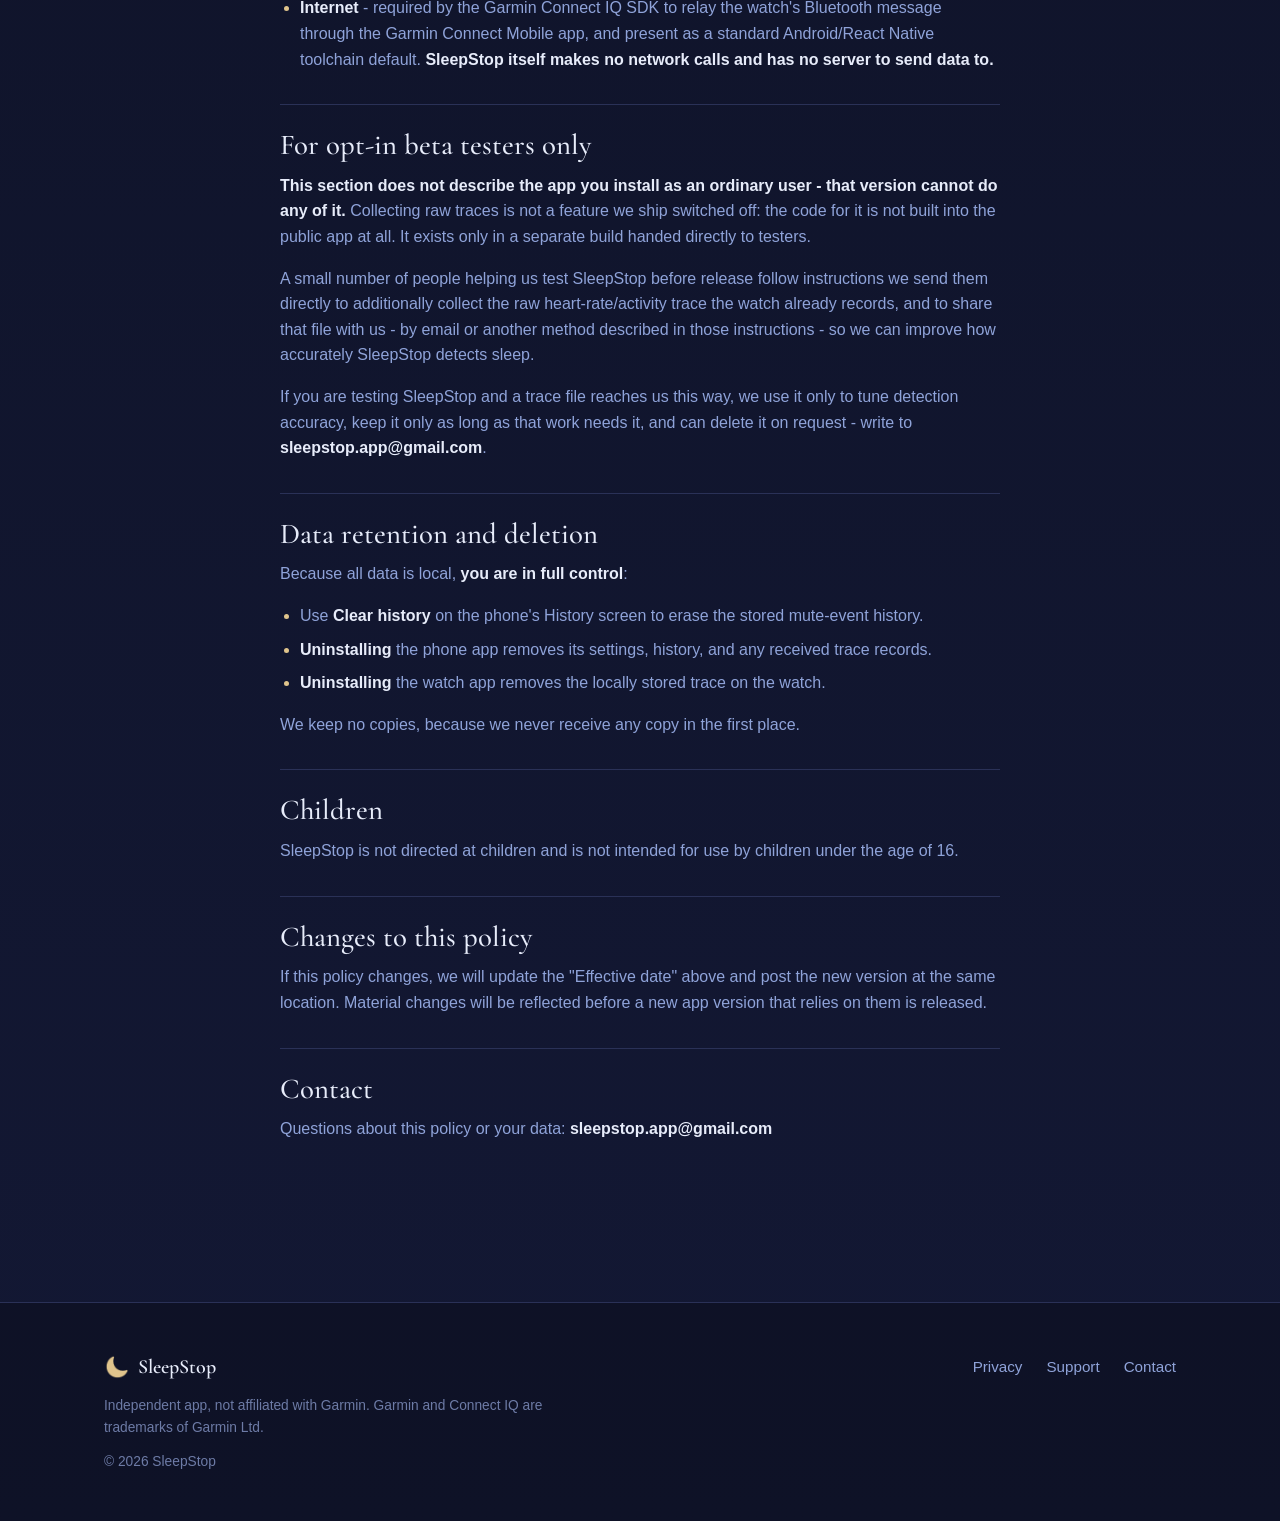
==== commit 8a2073cb: "Launch: store links, unclipped screenshots, link preview without beta pill" ====
--- a/privacy.html
+++ b/privacy.html
@@ -47,7 +47,7 @@
         <a class="nav-how" href="./#how-it-works">How it works</a>
         <a href="privacy.html">Privacy</a>
         <a href="support.html">Support</a>
-        <a class="btn btn-primary btn-sm nav-cta" href="./#join">Join the waitlist</a>
+        <a class="btn btn-primary btn-sm nav-cta" href="./#get">Get SleepStop</a>
       </nav>
     </div>
   </header>
--- a/styles.css
+++ b/styles.css
@@ -688,9 +688,10 @@
 .shot-frame span { color: var(--text-faint); font-size: 0.9rem; }
 .shot-frame small { color: var(--text-faint); opacity: 0.7; font-size: 0.75rem; }
 
-/* Portrait phone — a dark bezel around a captured app screen. The screenshots are
-   pre-cropped to just the app UI (OS status bar + nav bar removed), so the frame shows
-   the whole image at its natural height — no object-fit cropping. */
+/* Portrait phone — a dark bezel around a captured app screen. Since 2026-10-08 the screenshots
+   KEEP the (demo-mode, clean) status bar and the gesture bar: cropped to the bare app UI, the
+   app's own titles and tab labels ran into the frame's rounded corners (his report). The frame
+   shows the whole image at its natural height — no object-fit cropping. */
 .phone-frame {
   width: 100%;
   max-width: 260px;
@@ -821,6 +822,13 @@
 }
 .cta-final h2 { margin-bottom: var(--space-md); }
 .cta-final p { color: var(--text-muted); max-width: 44ch; margin: 0 auto var(--space-xl); }
+/* Two store buttons since launch (2026-10-08): Play first, the watch app beside it. */
+.cta-buttons {
+  display: flex;
+  justify-content: center;
+  flex-wrap: wrap;
+  gap: var(--space-md);
+}
 
 /* ==========================================================================
    Generic page header (Privacy / Support)
@@ -924,14 +932,16 @@
 .faq-body p,
 .faq-body li { color: var(--text-muted); }
 .faq-body p:last-child { margin-bottom: 0; }
-.faq-body ul { padding-left: 1.25em; margin: 0; }
+.faq-body ul,
+.faq-body ol { padding-left: 1.25em; margin: 0; }
 .faq-body li { margin-bottom: var(--space-sm); }
 .faq-body li:last-child { margin-bottom: 0; }
 .faq-body li::marker { color: var(--accent); }
 .faq-body strong { color: var(--text-prime); }
 
 .support-foot { margin-top: var(--space-2xl); color: var(--text-muted); }
-.support-foot a { color: var(--accent); text-decoration: underline; text-underline-offset: 2px; }
+.support-foot a,
+.faq-body a { color: var(--accent); text-decoration: underline; text-underline-offset: 2px; }
 
 /* Simple placeholder frame for content still to come */
 .placeholder {
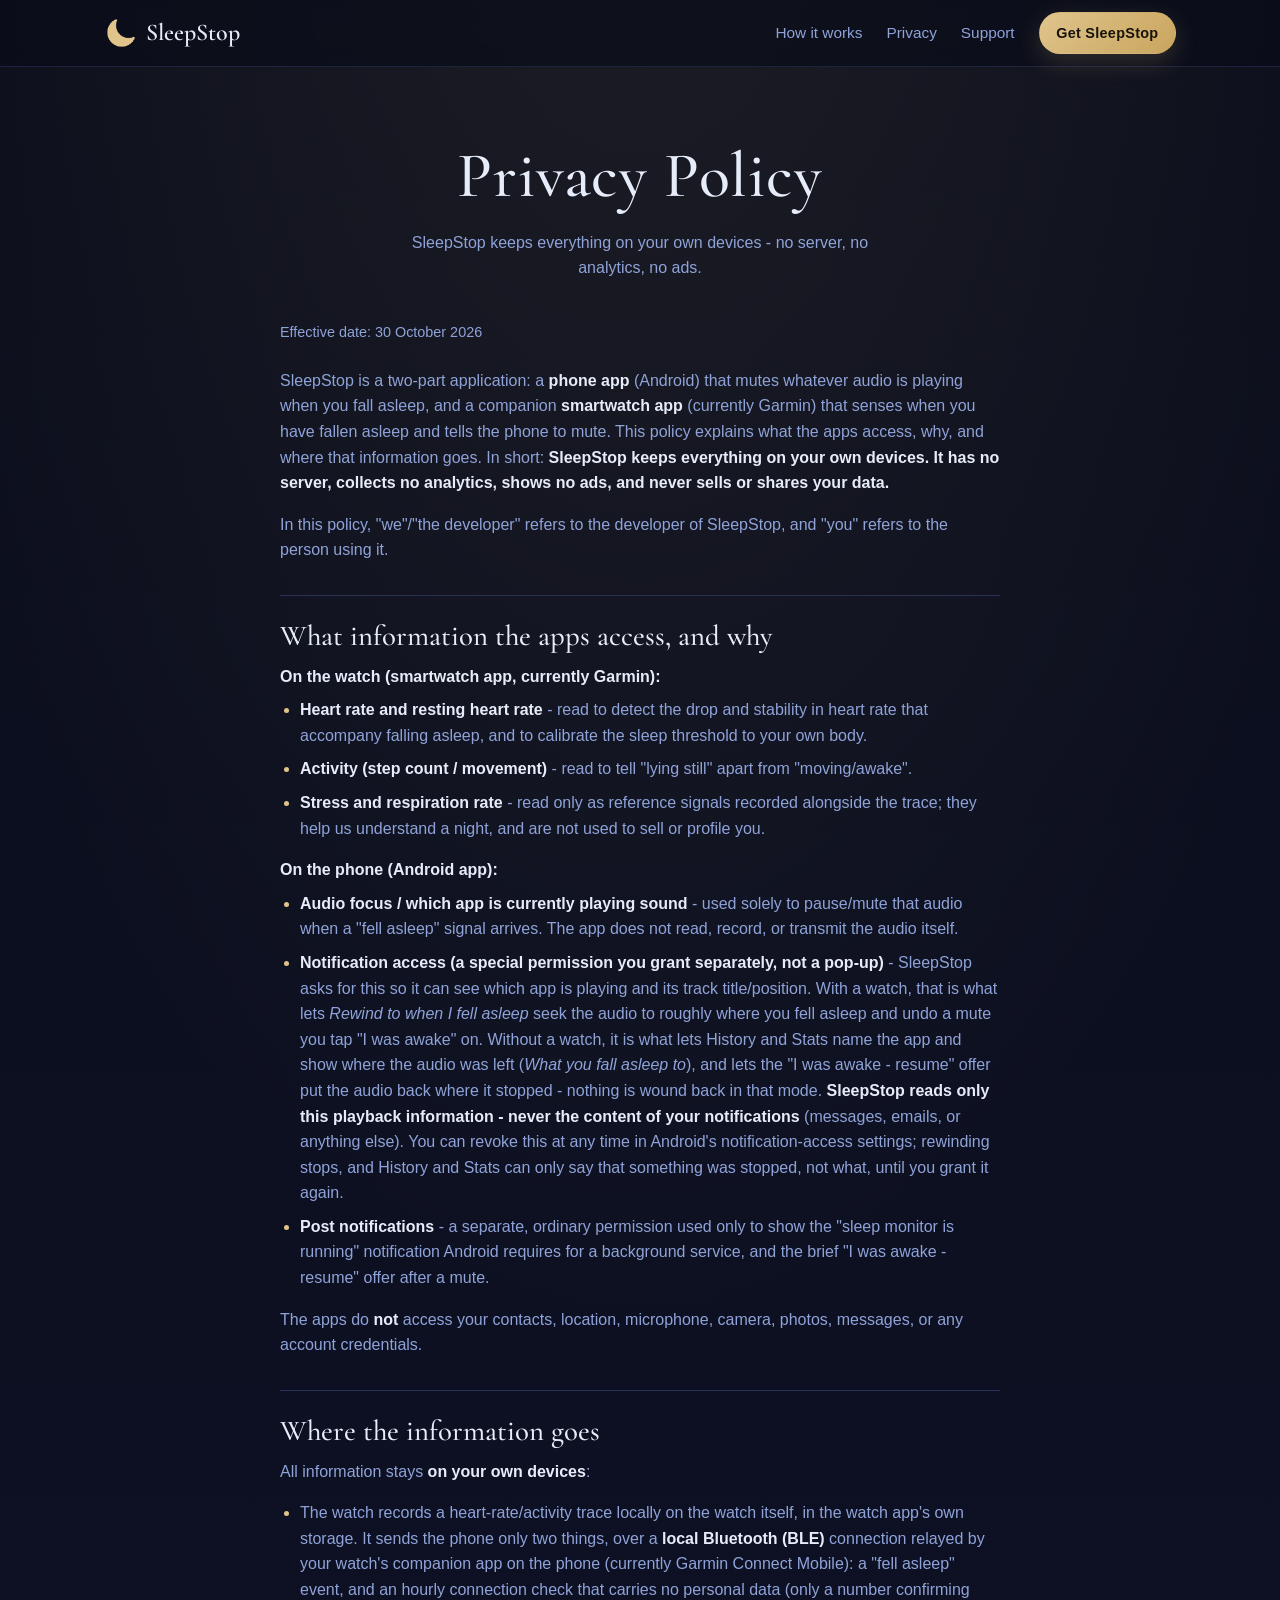
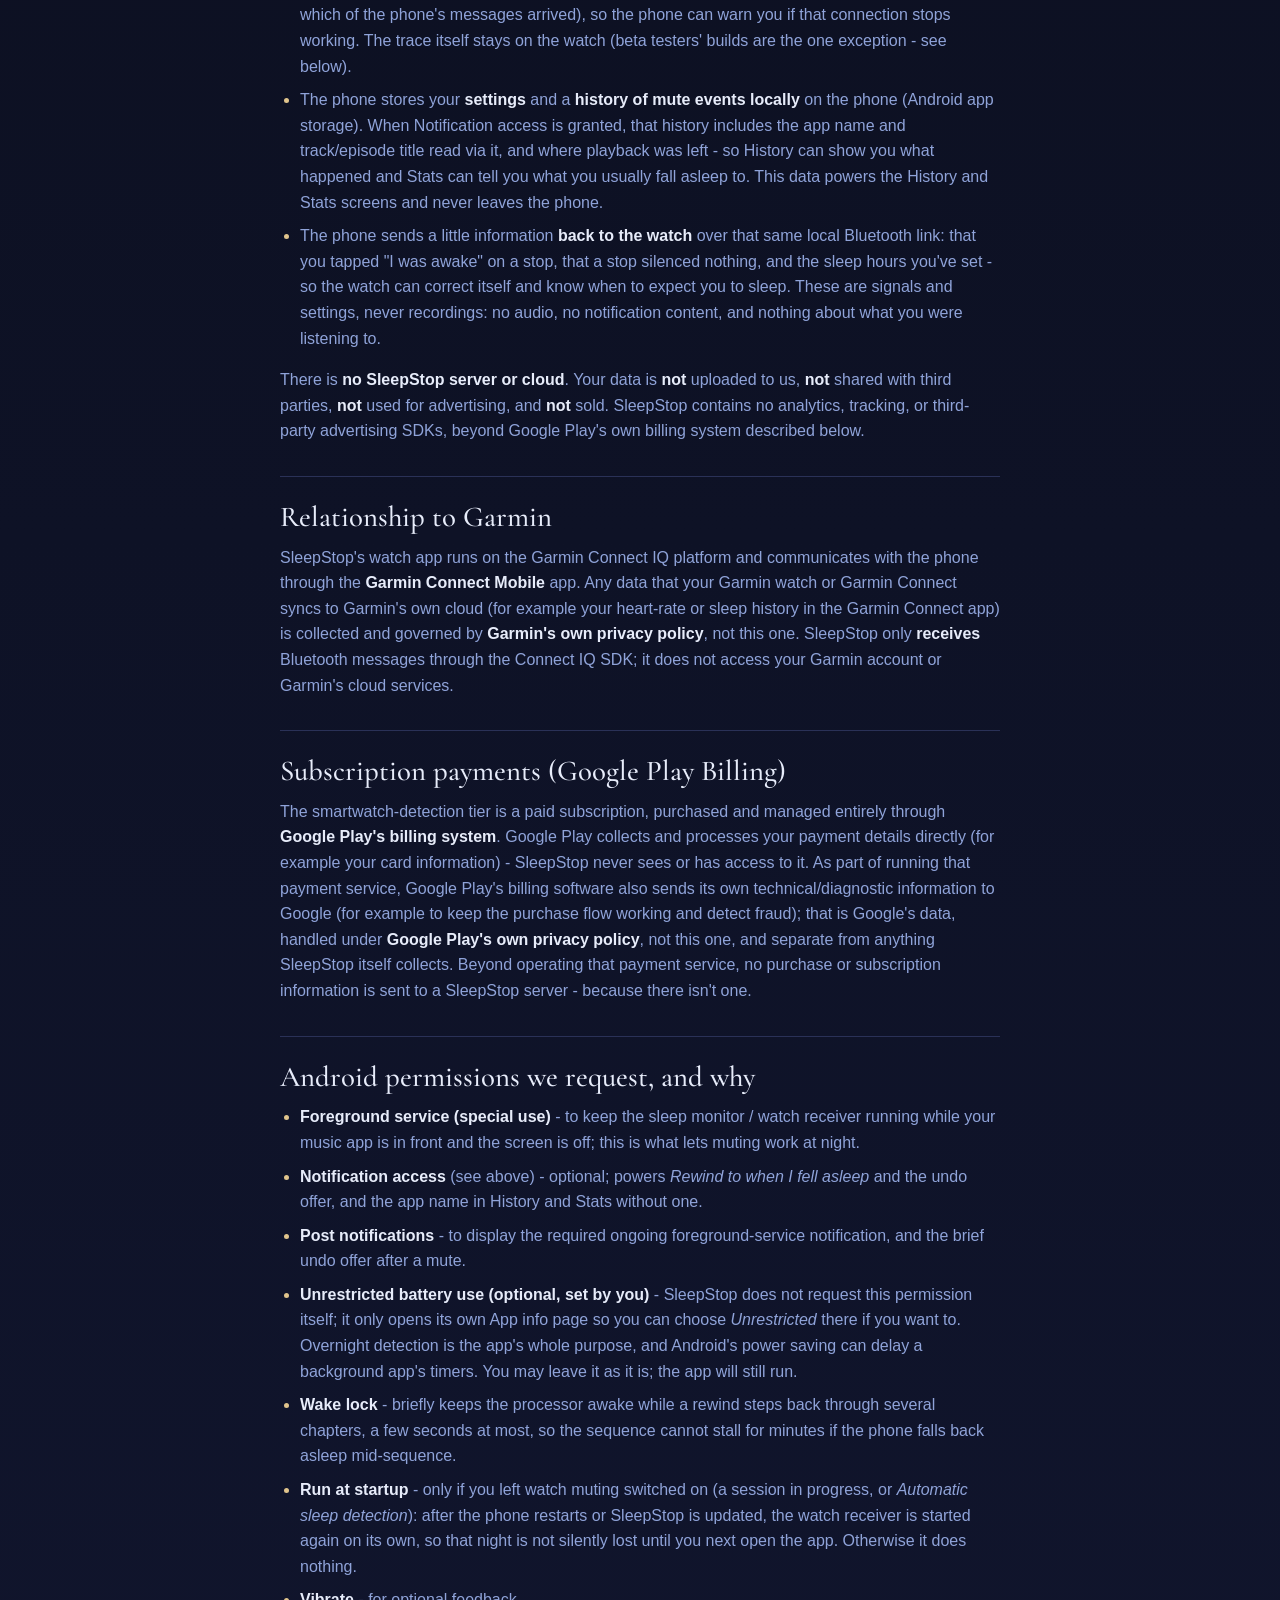
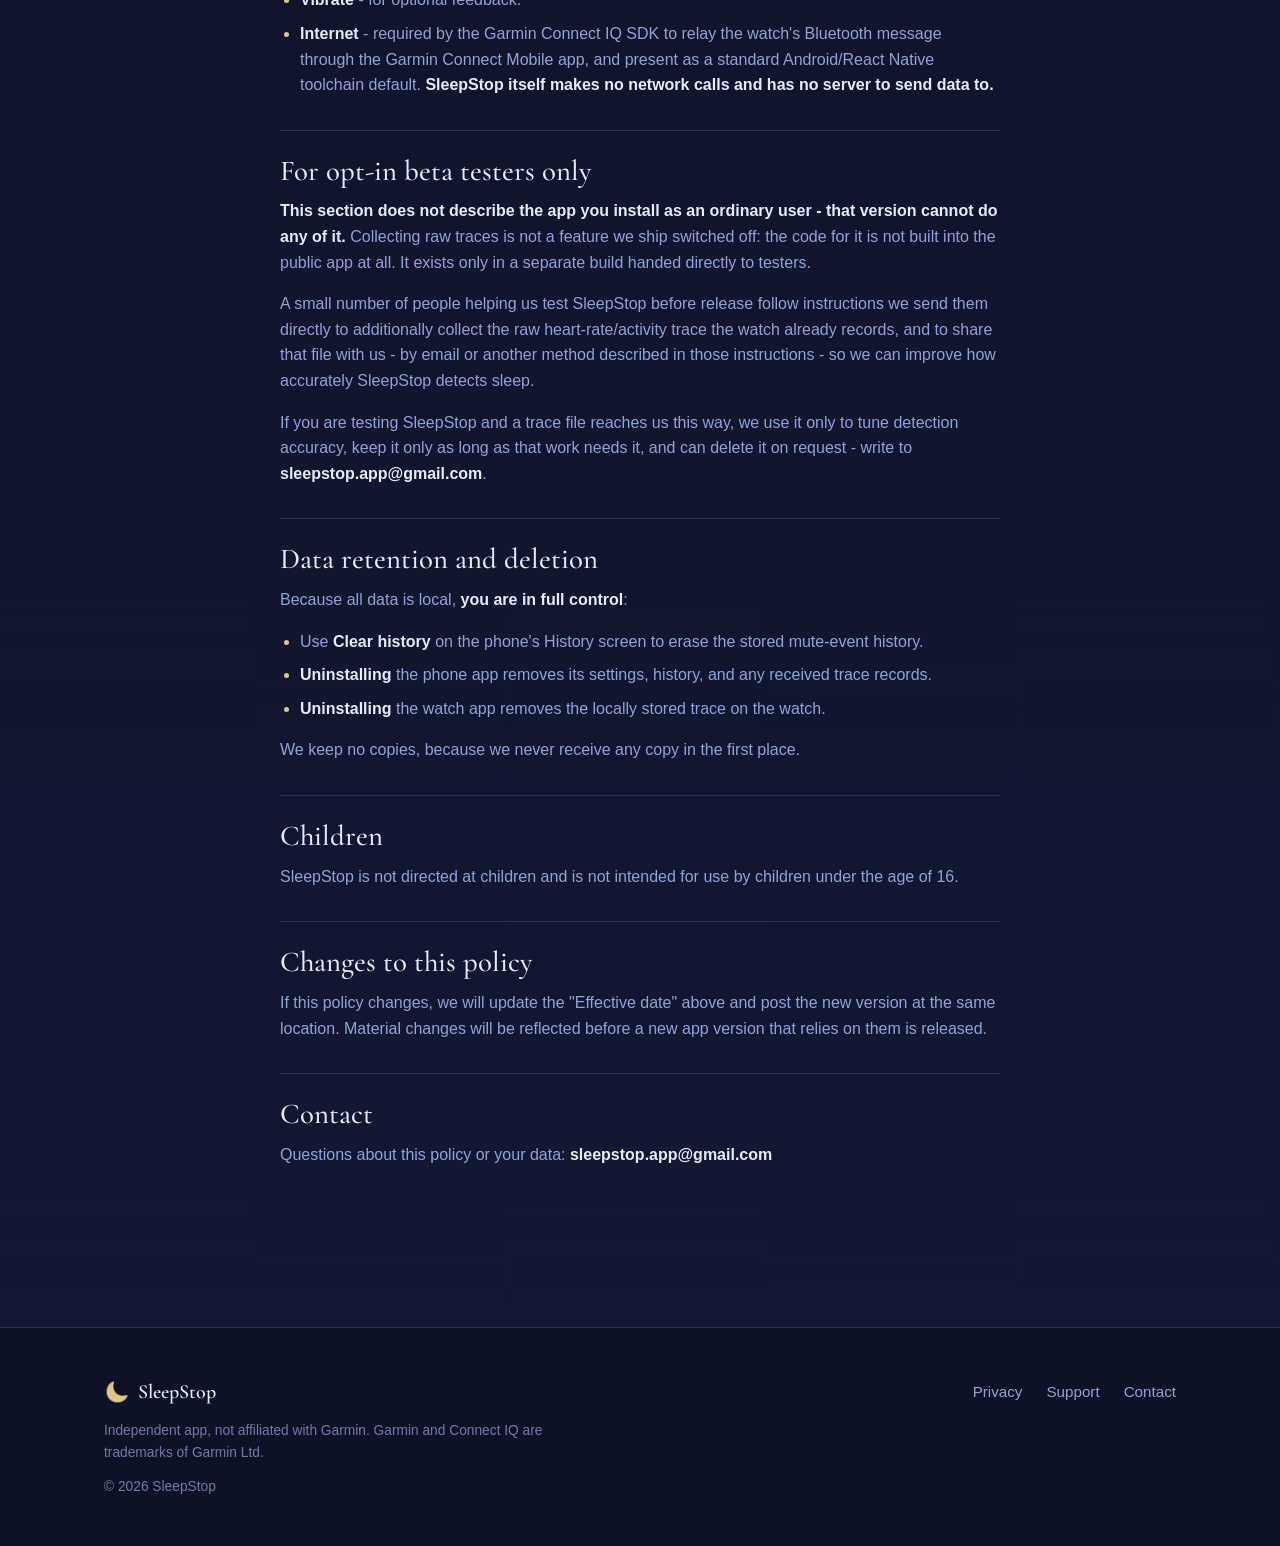
==== commit 14930440: "privacy: the hourly connection check carries a message number, no personal data (F40)" ====
--- a/privacy.html
+++ b/privacy.html
@@ -61,7 +61,7 @@
     <section class="page-body">
       <div class="container">
         <article class="prose">
-          <p class="effective-date">Effective date: 5 October 2026</p>
+          <p class="effective-date">Effective date: 30 October 2026</p>
 
           <p>SleepStop is a two-part application: a <strong>phone app</strong> (Android) that
             mutes whatever audio is playing when you fall asleep, and a companion
@@ -117,7 +117,8 @@
               watch app's own storage. It sends the phone only two things, over a <strong>local
               Bluetooth (BLE)</strong> connection relayed by your watch's companion app on the phone
               (currently Garmin Connect Mobile): a "fell asleep" event, and an hourly connection
-              check that carries no data, so the phone can warn you if that connection stops
+              check that carries no personal data (only a number confirming which of the phone's messages
+              arrived), so the phone can warn you if that connection stops
               working. The trace itself stays on the watch (beta testers' builds are the one
               exception - see below).</li>
             <li>The phone stores your <strong>settings</strong> and a <strong>history of mute
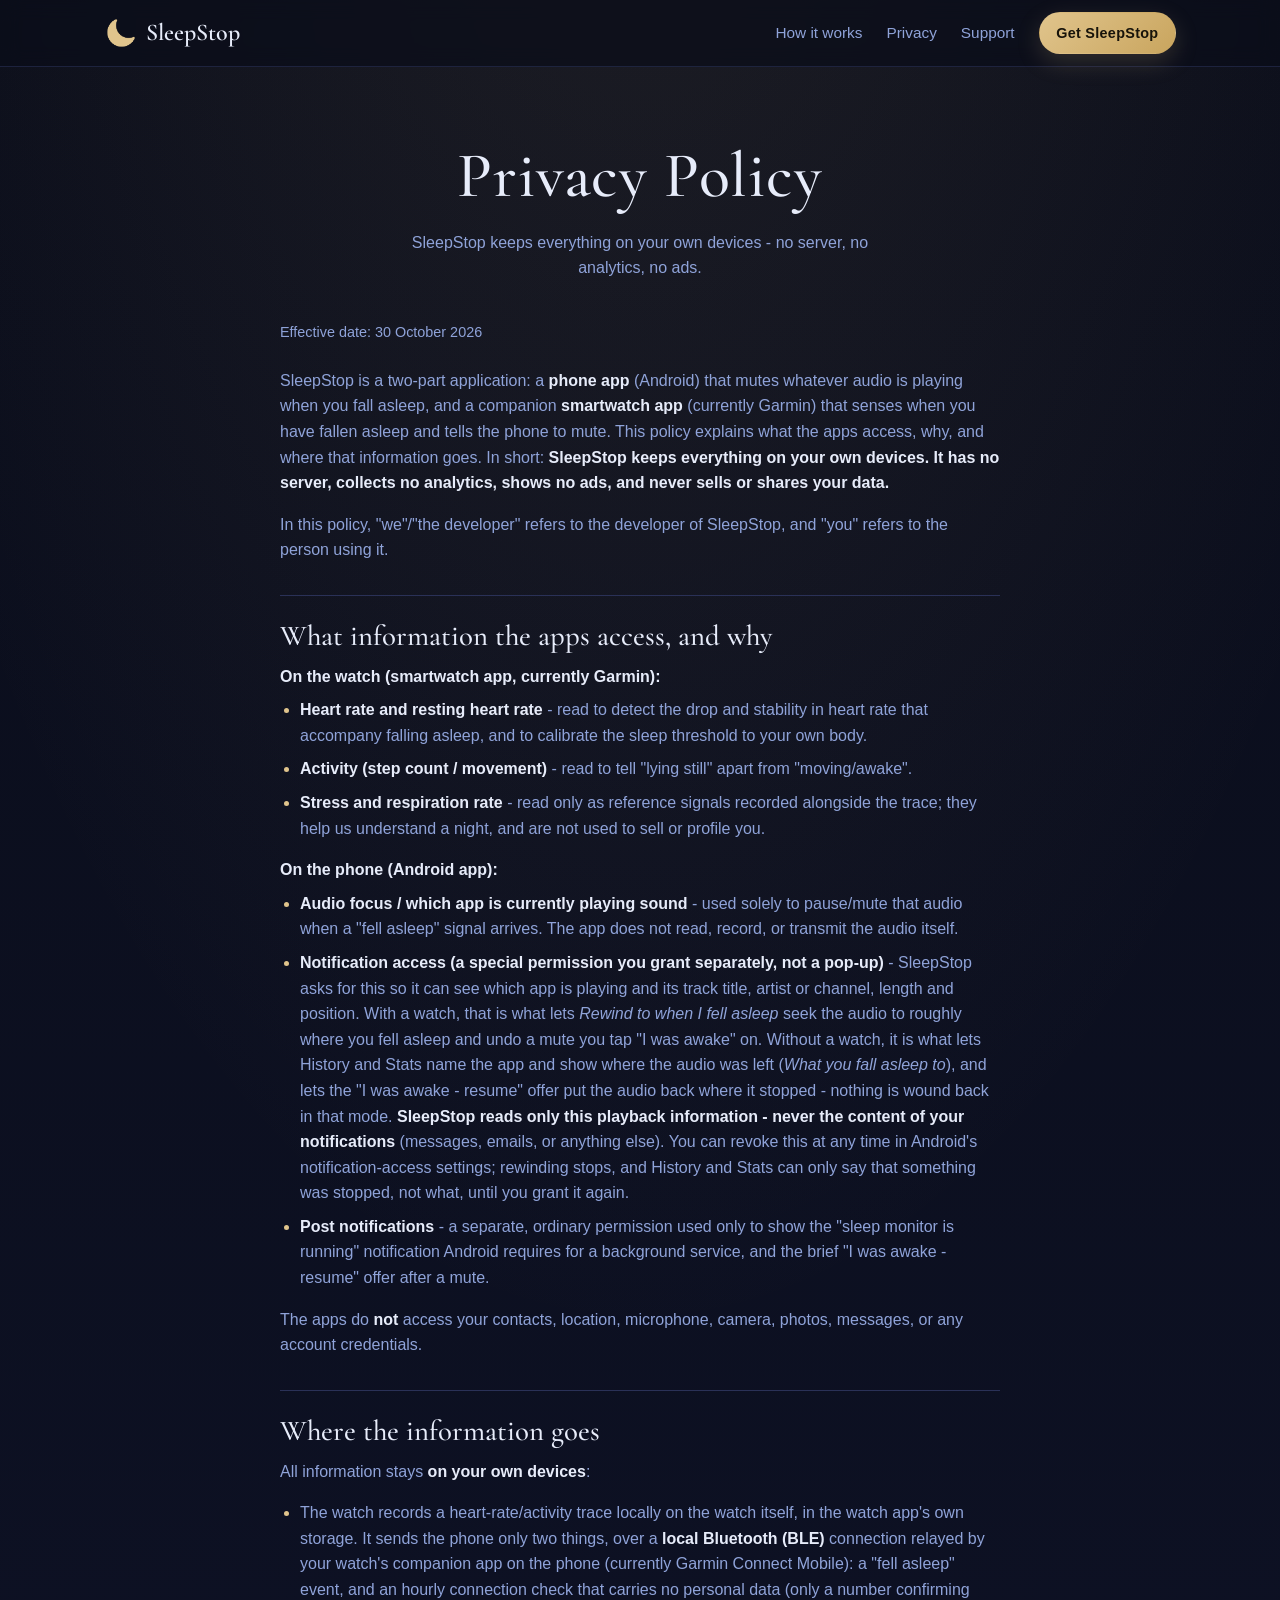
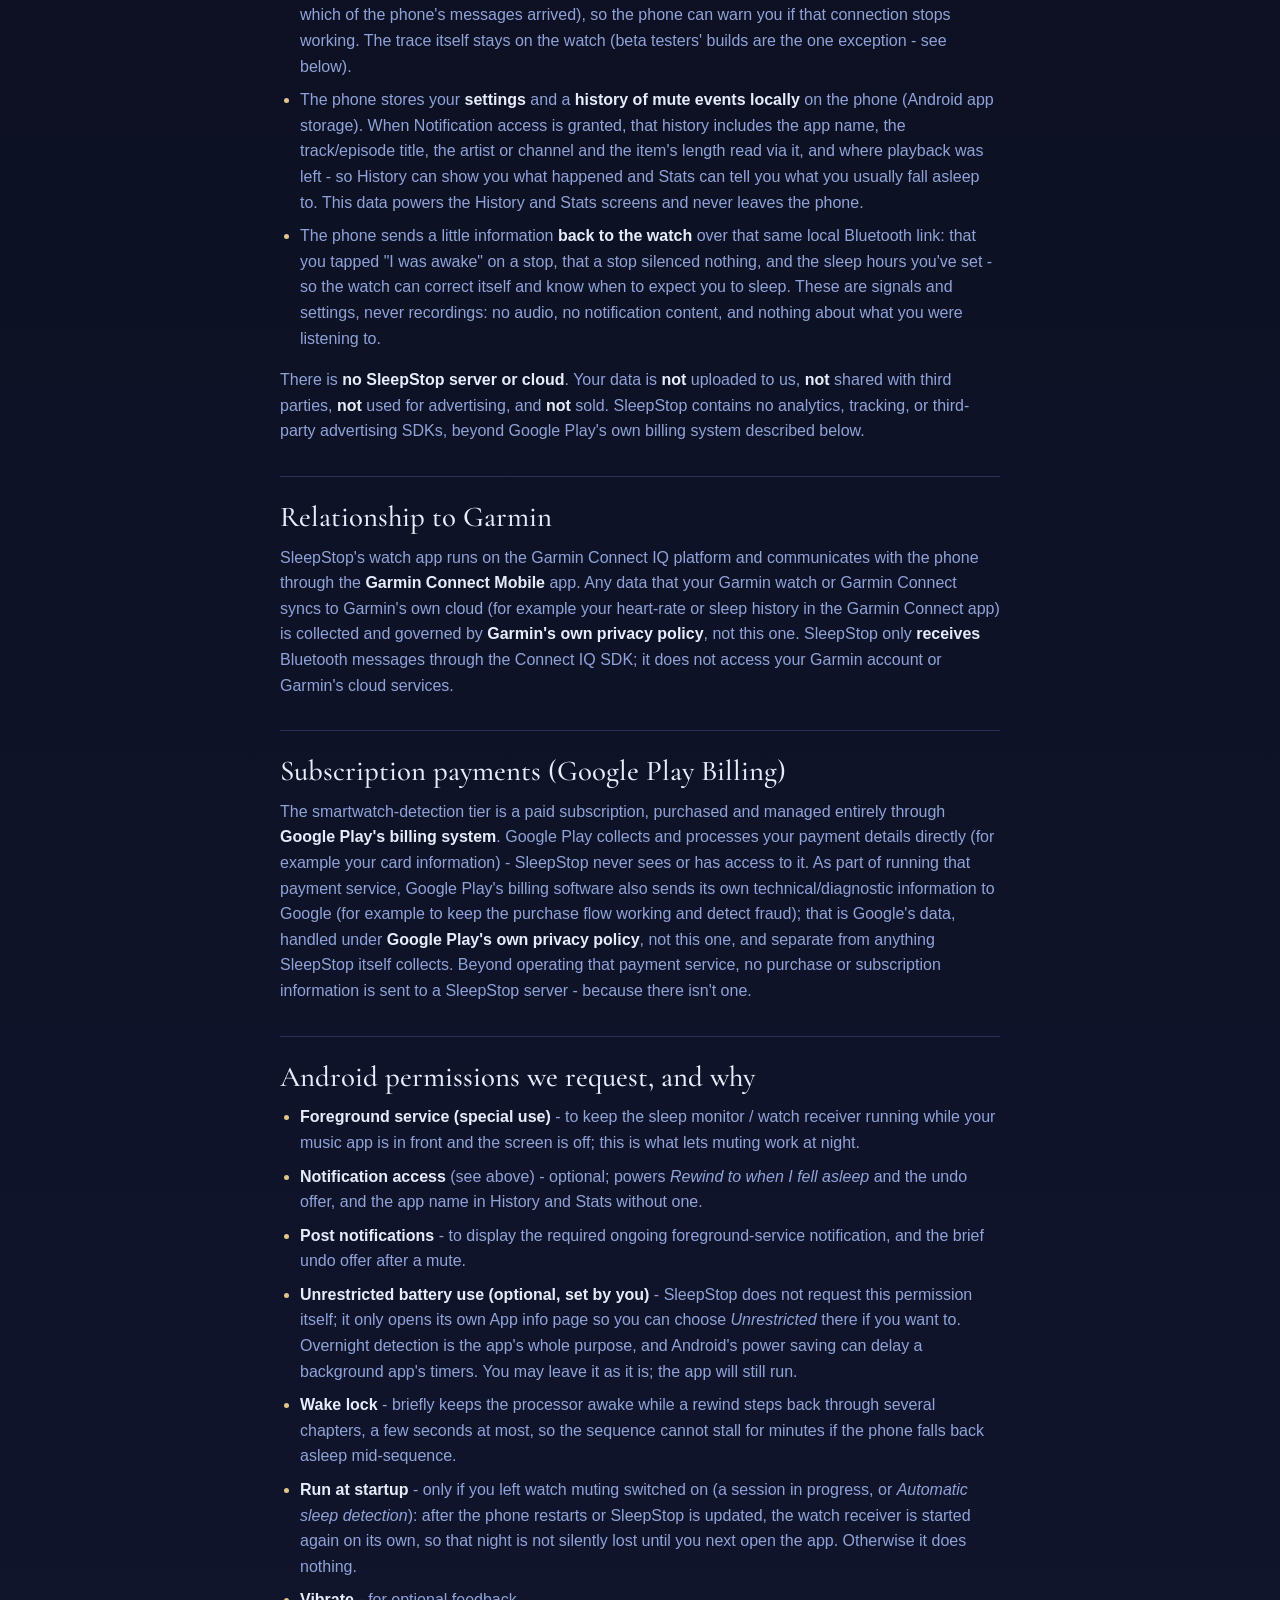
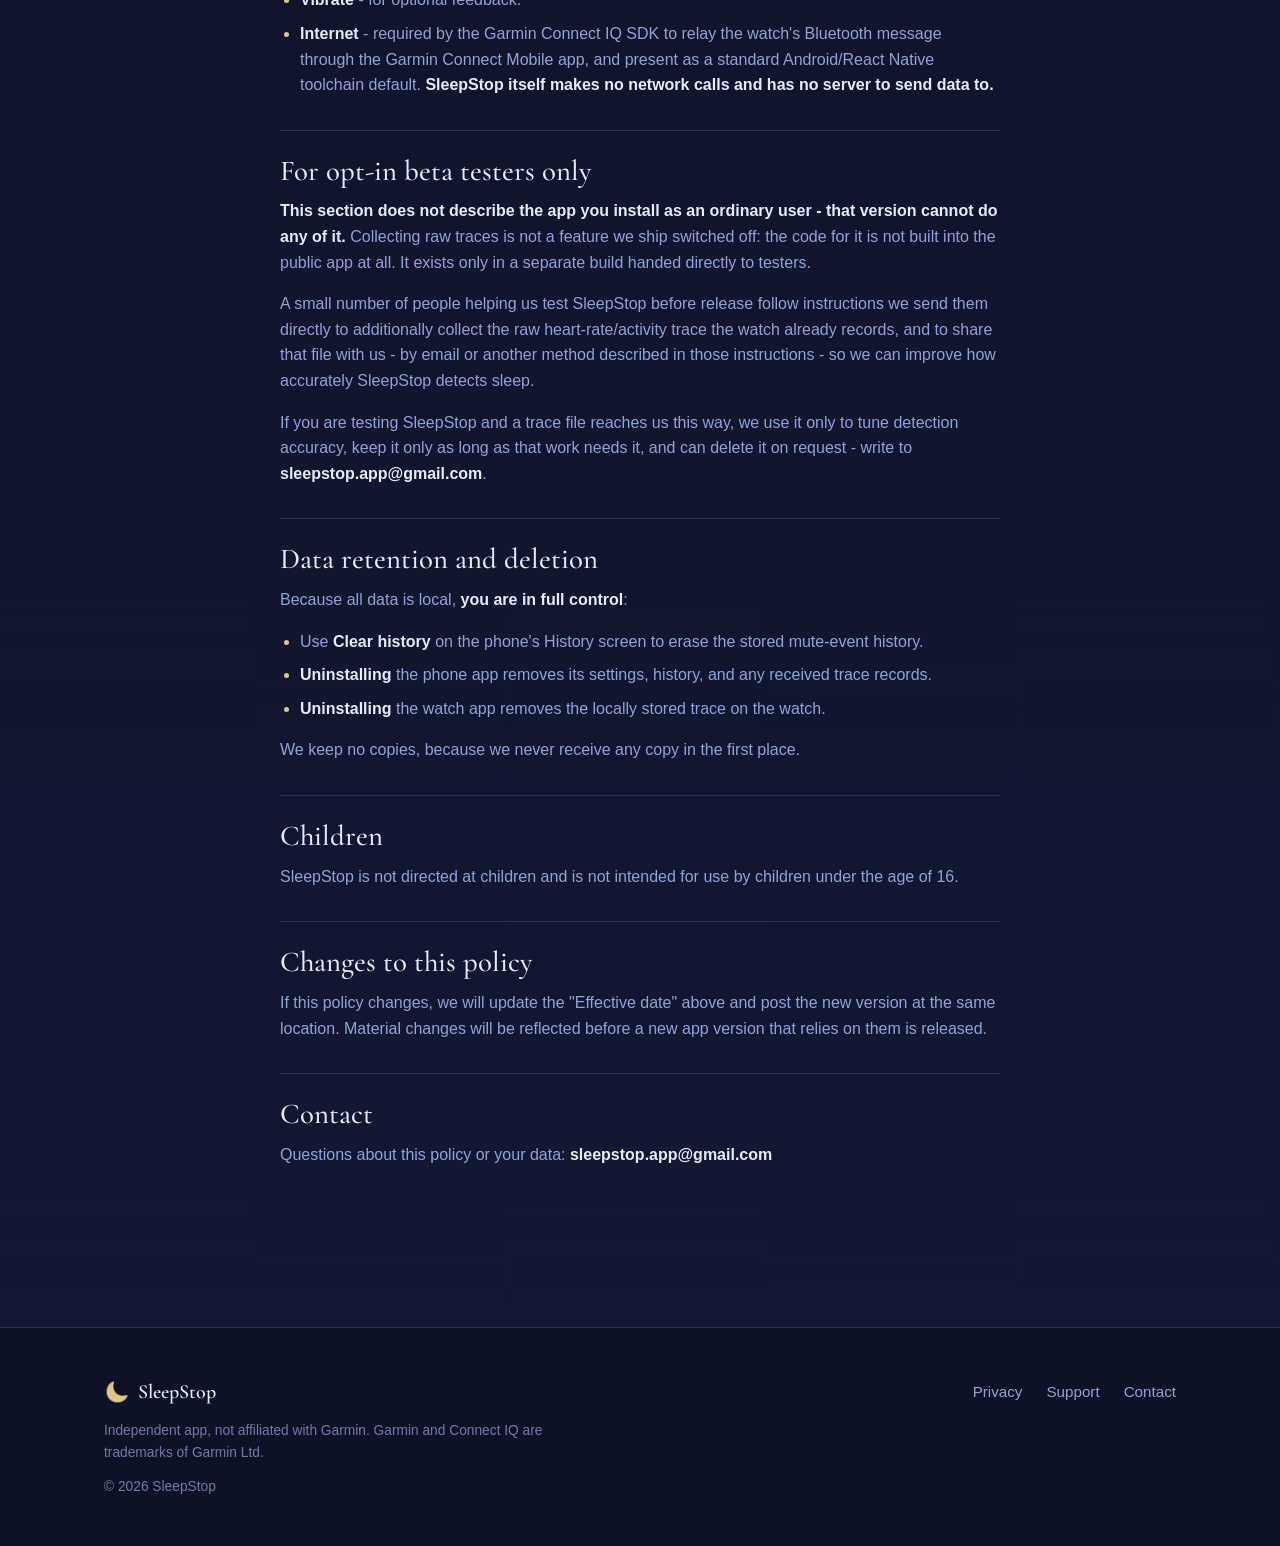
==== commit fd356e91: "privacy: History also stores artist or channel and item length (local only)" ====
--- a/privacy.html
+++ b/privacy.html
@@ -10,17 +10,17 @@
   <!-- Social / link preview (Open Graph + Twitter). -->
   <meta property="og:type" content="website" />
   <meta property="og:site_name" content="SleepStop" />
-  <meta property="og:url" content="https://wojsek-sek.github.io/SleepStopSite/privacy.html" />
+  <meta property="og:url" content="https://sleepstop.site/privacy.html" />
   <meta property="og:title" content="Privacy Policy - SleepStop" />
   <meta property="og:description" content="SleepStop keeps everything on your own devices: no server, no analytics, no ads." />
-  <meta property="og:image" content="https://wojsek-sek.github.io/SleepStopSite/assets/og-cover.png" />
+  <meta property="og:image" content="https://sleepstop.site/assets/og-cover.png" />
   <meta property="og:image:width" content="2400" />
   <meta property="og:image:height" content="1260" />
   <meta property="og:image:alt" content="SleepStop - a gold crescent moon on a night-sky gradient." />
   <meta name="twitter:card" content="summary_large_image" />
   <meta name="twitter:title" content="Privacy Policy - SleepStop" />
   <meta name="twitter:description" content="SleepStop keeps everything on your own devices: no server, no analytics, no ads." />
-  <meta name="twitter:image" content="https://wojsek-sek.github.io/SleepStopSite/assets/og-cover.png" />
+  <meta name="twitter:image" content="https://sleepstop.site/assets/og-cover.png" />
 
   <link rel="icon" type="image/png" href="assets/moon.png" />
   <link rel="apple-touch-icon" href="assets/moon.png" />
@@ -93,7 +93,7 @@
               not read, record, or transmit the audio itself.</li>
             <li><strong>Notification access (a special permission you grant separately, not a
               pop-up)</strong> - SleepStop asks for this so it can see which app is playing and its
-              track title/position. With a watch, that is what lets <em>Rewind to when I fell asleep</em>
+              track title, artist or channel, length and position. With a watch, that is what lets <em>Rewind to when I fell asleep</em>
               seek the audio to roughly where you fell asleep and undo a mute you tap "I was
               awake" on. Without a watch, it is what lets History and Stats name the app and
               show where the audio was left (<em>What you fall asleep to</em>), and lets the "I was
@@ -123,8 +123,8 @@
               exception - see below).</li>
             <li>The phone stores your <strong>settings</strong> and a <strong>history of mute
               events</strong> <strong>locally</strong> on the phone (Android app storage). When
-              Notification access is granted, that history includes the app name and
-              track/episode title read via it, and where playback was left - so History can
+              Notification access is granted, that history includes the app name,
+              the track/episode title, the artist or channel and the item's length read via it, and where playback was left - so History can
               show you what happened and Stats can tell you what you usually fall asleep to. This
               data powers the History and Stats screens and never leaves the phone.</li>
             <li>The phone sends a little information <strong>back to the watch</strong> over that
--- a/styles.css
+++ b/styles.css
@@ -30,8 +30,8 @@
    here because Cormorant declares NO Reserved Font Name (checked in the licence
    text itself, not assumed), so the family name may stay as it is.
 
-   400 is not decorative: .memo-sign, .scene-track and .scene-watch-face set the
-   display family without a weight and therefore inherit it. Adding a weight to
+   400 is not decorative: .memo-sign sets the
+   display family without a weight and therefore inherits it. Adding a weight to
    this stylesheet that has no @font-face here now means a SILENT fallback to
    Georgia rather than a missing file — check this block when you do.
    ------------------------------------------------------------------------ */
@@ -354,7 +354,7 @@
   position: relative;
   overflow: hidden;
   text-align: center;
-  padding-block: var(--space-4xl) var(--space-3xl);
+  padding-block: var(--space-2xl) var(--space-3xl);
 }
 /* CSS star field — faint scattered dots, no images. */
 .hero-stars {
@@ -374,187 +374,76 @@
     radial-gradient(1.2px 1.2px at 76% 82%, rgba(224, 196, 140, 0.35), transparent);
   background-repeat: no-repeat;
 }
-/* Split hero: copy on the left, the night scene on the right (stacks on small screens). */
+/* Centered hero: headline, copy and buttons on top, the product film full width below. */
 .hero-inner {
   position: relative;
   z-index: 1;
-  display: grid;
-  grid-template-columns: minmax(0, 1.05fr) minmax(0, 0.95fr);
-  align-items: center;
-  gap: var(--space-3xl);
-  text-align: left;
-}
+  text-align: center;
+}
+.hero-copy { max-width: 860px; margin-inline: auto; }
 /* Slightly smaller than the global h1 so the headline sets in two clean lines. */
-.hero h1 { font-size: clamp(2.2rem, 4.6vw, 3.4rem); max-width: 21ch; }
+.hero h1 { font-size: clamp(2.1rem, 4.4vw, 3.1rem); max-width: 22ch; margin-inline: auto; }
 .hero-sub {
-  max-width: 50ch;
-  margin: var(--space-lg) 0 var(--space-2xl);
+  max-width: 76ch;
+  margin: var(--space-md) auto var(--space-xl);
   color: var(--text-muted);
-  font-size: 1.18rem;
+  font-size: 1.05rem;
 }
 .hero-cta {
   display: flex;
   flex-wrap: wrap;
+  justify-content: center;
   gap: var(--space-md);
 }
 
-/* ---- Hero night scene (drawn, no screenshots) ---------------------------- */
-.hero-scene {
+/* ---- Hero product film (landscape 16:9, silent, captions in the picture) ------- */
+.hero-film { margin: var(--space-2xl) 0 0; }
+.hero-pill { margin-top: var(--space-xl); }
+.film-frame {
   position: relative;
-  width: min(100%, 400px);
-  margin-inline: auto;
-  padding: 52px 0 40px; /* air for the moon above and the watch below */
-}
-/* Upper-LEFT on purpose: the phone owns the right half and the watch the lower-left
-   corner, so this is the only open sky — on the right the moon slid behind the phone
-   bezel (maintainer feedback 2026-07-17). z-index keeps it in front even if a few px
-   of the float animation graze the phone's corner. */
-.scene-moon {
+  aspect-ratio: 16 / 9;
+  border-radius: 20px;
+  overflow: hidden;
+  border: 1px solid var(--card-border);
+  background: var(--bg);
+  box-shadow:
+    0 40px 90px rgba(0, 0, 0, 0.55),
+    0 0 140px rgba(224, 196, 140, 0.07);
+}
+.film-frame video { display: block; width: 100%; height: 100%; object-fit: cover; background: var(--bg); }
+/* Pause / play: the 2.2.2 control for moving content. 44 px target, gold ring, bottom-right. */
+.film-toggle {
   position: absolute;
-  top: 0;
-  left: -6%;
-  z-index: 2;
-  width: clamp(76px, 8vw, 104px);
-  filter: drop-shadow(0 0 36px rgba(224, 196, 140, 0.3));
-  animation: moon-float 8s ease-in-out infinite;
-}
-@keyframes moon-float {
-  0%, 100% { transform: translateY(0); }
-  50%      { transform: translateY(-12px); }
-}
-
-/* The phone playing the audiobook — same bezel language as .phone-frame. */
-.scene-phone {
-  position: relative;
-  z-index: 1;
-  width: min(78%, 292px);
-  margin-left: auto;  /* sit right so the watch can own the lower-left corner */
-  margin-right: 8px;
-  border-radius: 34px;
-  padding: 9px;
-  background: linear-gradient(155deg, #3a3f4d 0%, #20242f 45%, #12151d 100%);
-  box-shadow:
-    0 26px 60px rgba(0, 0, 0, 0.55),
-    inset 0 2px 3px rgba(255, 255, 255, 0.16),
-    inset 0 -2px 4px rgba(0, 0, 0, 0.6);
-}
-.scene-screen {
-  border-radius: 26px;
-  background: linear-gradient(180deg, #0c1020 0%, #131834 100%);
-  padding: var(--space-xl) var(--space-lg) var(--space-lg);
-  display: flex;
-  flex-direction: column;
-  align-items: center;
-  text-align: center;
-}
-.scene-label {
-  margin: 0 0 var(--space-lg);
-  text-transform: uppercase;
-  letter-spacing: 2px;
-  font-size: 0.66rem;
-  color: var(--text-faint);
-}
-.scene-cover {
-  width: 96px;
-  height: 96px;
-  border-radius: var(--radius-lg);
+  right: 16px;
+  bottom: 18px;
+  width: 44px;
+  height: 44px;
   display: grid;
   place-items: center;
-  background:
-    radial-gradient(80% 80% at 50% 20%, rgba(224, 196, 140, 0.16), transparent 70%),
-    var(--card);
-  border: 1px solid var(--card-border);
-  margin-bottom: var(--space-lg);
-}
-.scene-cover img { width: 40px; opacity: 0.9; }
-.scene-track {
-  margin: 0;
-  font-family: var(--font-display);
-  font-size: 1.35rem;
-  color: var(--text-prime);
-}
-.scene-sub { margin: 2px 0 var(--space-lg); font-size: 0.78rem; color: var(--text-muted); }
-.scene-progress {
-  width: 100%;
-  height: 4px;
-  border-radius: var(--radius-pill);
-  background: var(--card-border);
-  overflow: hidden;
-}
-.scene-progress span {
+  padding: 0;
+  border-radius: 50%;
+  border: 1px solid rgba(224, 196, 140, 0.5);
+  background: rgba(10, 13, 26, 0.72);
+  -webkit-backdrop-filter: blur(6px);
+  backdrop-filter: blur(6px);
+  color: var(--accent);
+  cursor: pointer;
+  transition: border-color 0.15s ease, background 0.15s ease;
+}
+.film-toggle:hover { border-color: var(--accent); background: rgba(10, 13, 26, 0.9); }
+.film-toggle:focus-visible { outline: 2px solid var(--accent); outline-offset: 3px; }
+.film-toggle svg { width: 18px; height: 18px; fill: currentColor; }
+.film-toggle[data-state="playing"] .i-play { display: none; }
+.film-toggle[data-state="paused"] .i-pause { display: none; }
+/* Thin gold progress line along the bottom edge. */
+.film-progress { position: absolute; left: 0; right: 0; bottom: 0; height: 3px; background: rgba(231, 236, 250, 0.1); }
+.film-progress span {
   display: block;
-  width: 36%;
   height: 100%;
-  border-radius: inherit;
-  background: linear-gradient(90deg, var(--accent-deep), var(--accent));
-}
-.scene-times {
-  width: 100%;
-  display: flex;
-  justify-content: space-between;
-  font-size: 0.7rem;
-  color: var(--text-faint);
-  margin-top: 6px;
-}
-.scene-controls {
-  display: flex;
-  align-items: center;
-  gap: var(--space-xl);
-  margin: var(--space-md) 0 var(--space-lg);
-}
-.scene-controls svg { width: 20px; height: 20px; fill: var(--text-muted); }
-.scene-play {
-  width: 52px;
-  height: 52px;
-  border-radius: 50%;
-  display: grid;
-  place-items: center;
-  background-image: linear-gradient(135deg, var(--accent) 0%, var(--accent-deep) 100%);
-  box-shadow: 0 8px 24px rgba(224, 196, 140, 0.25);
-}
-.scene-play svg { width: 22px; height: 22px; fill: var(--on-accent); margin-left: 3px; }
-.scene-chip {
-  padding: 0.45em 1em;
-  border-radius: var(--radius-pill);
-  border: 1px solid rgba(224, 196, 140, 0.35);
-  background: rgba(224, 196, 140, 0.1);
-  color: var(--accent);
-  font-size: 0.72rem;
-  white-space: nowrap;
-}
-
-/* The watch that noticed — overlapping the phone's lower-left corner. */
-.scene-watch {
-  position: absolute;
-  bottom: 4px;
-  left: 0;
-  z-index: 2;
-  width: 118px;
-  aspect-ratio: 1;
-  border-radius: 50%;
-  padding: 8px;
-  background: linear-gradient(145deg, #4a4f5e 0%, #262b38 45%, #14171f 100%);
-  box-shadow:
-    0 20px 44px rgba(0, 0, 0, 0.55),
-    inset 0 2px 3px rgba(255, 255, 255, 0.18),
-    inset 0 -2px 4px rgba(0, 0, 0, 0.6);
-}
-.scene-watch-face {
-  width: 100%;
-  height: 100%;
-  border-radius: 50%;
-  background: radial-gradient(90% 90% at 50% 30%, #10142a 0%, #05070d 100%);
-  display: flex;
-  flex-direction: column;
-  align-items: center;
-  justify-content: center;
-  gap: 3px;
-}
-.scene-watch-face img { width: 26px; }
-.scene-watch-face span {
-  font-family: var(--font-display);
-  font-size: 1.05rem;
-  color: var(--accent);
+  background: var(--accent);
+  transform: scaleX(0);
+  transform-origin: left;
+  transition: transform 0.28s linear;
 }
 
 /* Status pill */
@@ -694,10 +583,10 @@
    shows the whole image at its natural height — no object-fit cropping. */
 .phone-frame {
   width: 100%;
-  max-width: 260px;
+  max-width: 220px;
   margin-inline: auto;
-  border-radius: 34px;
-  padding: 9px;
+  border-radius: 28px;
+  padding: 5px;
   background: linear-gradient(155deg, #3a3f4d 0%, #20242f 45%, #12151d 100%);
   box-shadow:
     0 26px 60px rgba(0, 0, 0, 0.55),
@@ -708,7 +597,7 @@
   display: block;
   width: 100%;
   height: auto;
-  border-radius: 26px;
+  border-radius: 23px;
   background: var(--bg);
 }
 
@@ -759,7 +648,7 @@
   align-items: center;
   gap: var(--space-sm);
   flex: 1 1 140px;
-  max-width: 180px;
+  max-width: 220px;
 }
 .phone-pair .phone-frame { max-width: 100%; margin-inline: 0; }
 .pair-label {
@@ -968,25 +857,25 @@
   transform-origin: 50% 100%; /* grow upward from the bottom edge, away from the caption below */
   transition: transform 0.35s ease;
 }
-.feature-media > .phone-frame:hover,
-.phone-pair .phone-frame:hover,
-.device-combo:hover {
-  transform: translateY(-10px) scale(1.09);
-  z-index: 2;
+/* Only for a mouse in the side-by-side layout. On touch screens :hover sticks after a tap, and in the
+   stacked mobile layout the zoomed phone ran over the text (his report 2026-11-07). */
+@media (hover: hover) and (pointer: fine) and (min-width: 861px) {
+  .feature-media > .phone-frame:hover,
+  .phone-pair .phone-frame:hover,
+  .device-combo:hover {
+    transform: translateY(-10px) scale(1.09);
+    z-index: 2;
+  }
+}
+/* Narrow screens: the two Home phones stack, so every phone on the page is the same size. */
+@media (max-width: 600px) {
+  .phone-pair { flex-direction: column; align-items: center; gap: var(--space-xl); }
+  .phone-pair-item { flex: none; width: 220px; max-width: 100%; }
 }
 
 /* ==========================================================================
    Responsive
    ========================================================================== */
-@media (max-width: 960px) {
-  /* Stack the hero: copy centered on top, scene below. */
-  .hero-inner { grid-template-columns: 1fr; text-align: center; }
-  .hero h1 { margin-inline: auto; }
-  .hero-sub { margin-inline: auto; }
-  .hero-cta { justify-content: center; }
-  .hero-scene { width: min(100%, 340px); margin-top: var(--space-lg); }
-}
-
 @media (max-width: 860px) {
   .steps { grid-template-columns: 1fr; }
   /* Stack feature rows; keep media above text consistently (reset the flip). */
@@ -1015,6 +904,10 @@
   .nav-links .nav-cta { display: none; }
 
   .container { padding-inline: var(--space-lg); }
+  /* The film runs edge to edge so the captions stay as large as possible. */
+  .hero-film { margin-inline: calc(var(--space-lg) * -1); margin-top: var(--space-2xl); }
+  .film-frame { border-radius: 0; border-inline: 0; }
+  .film-toggle { right: 12px; bottom: 14px; }
   .section { padding-block: var(--space-3xl); }
 
   /* Stack the footer top so the link row can't clip off the right edge. */
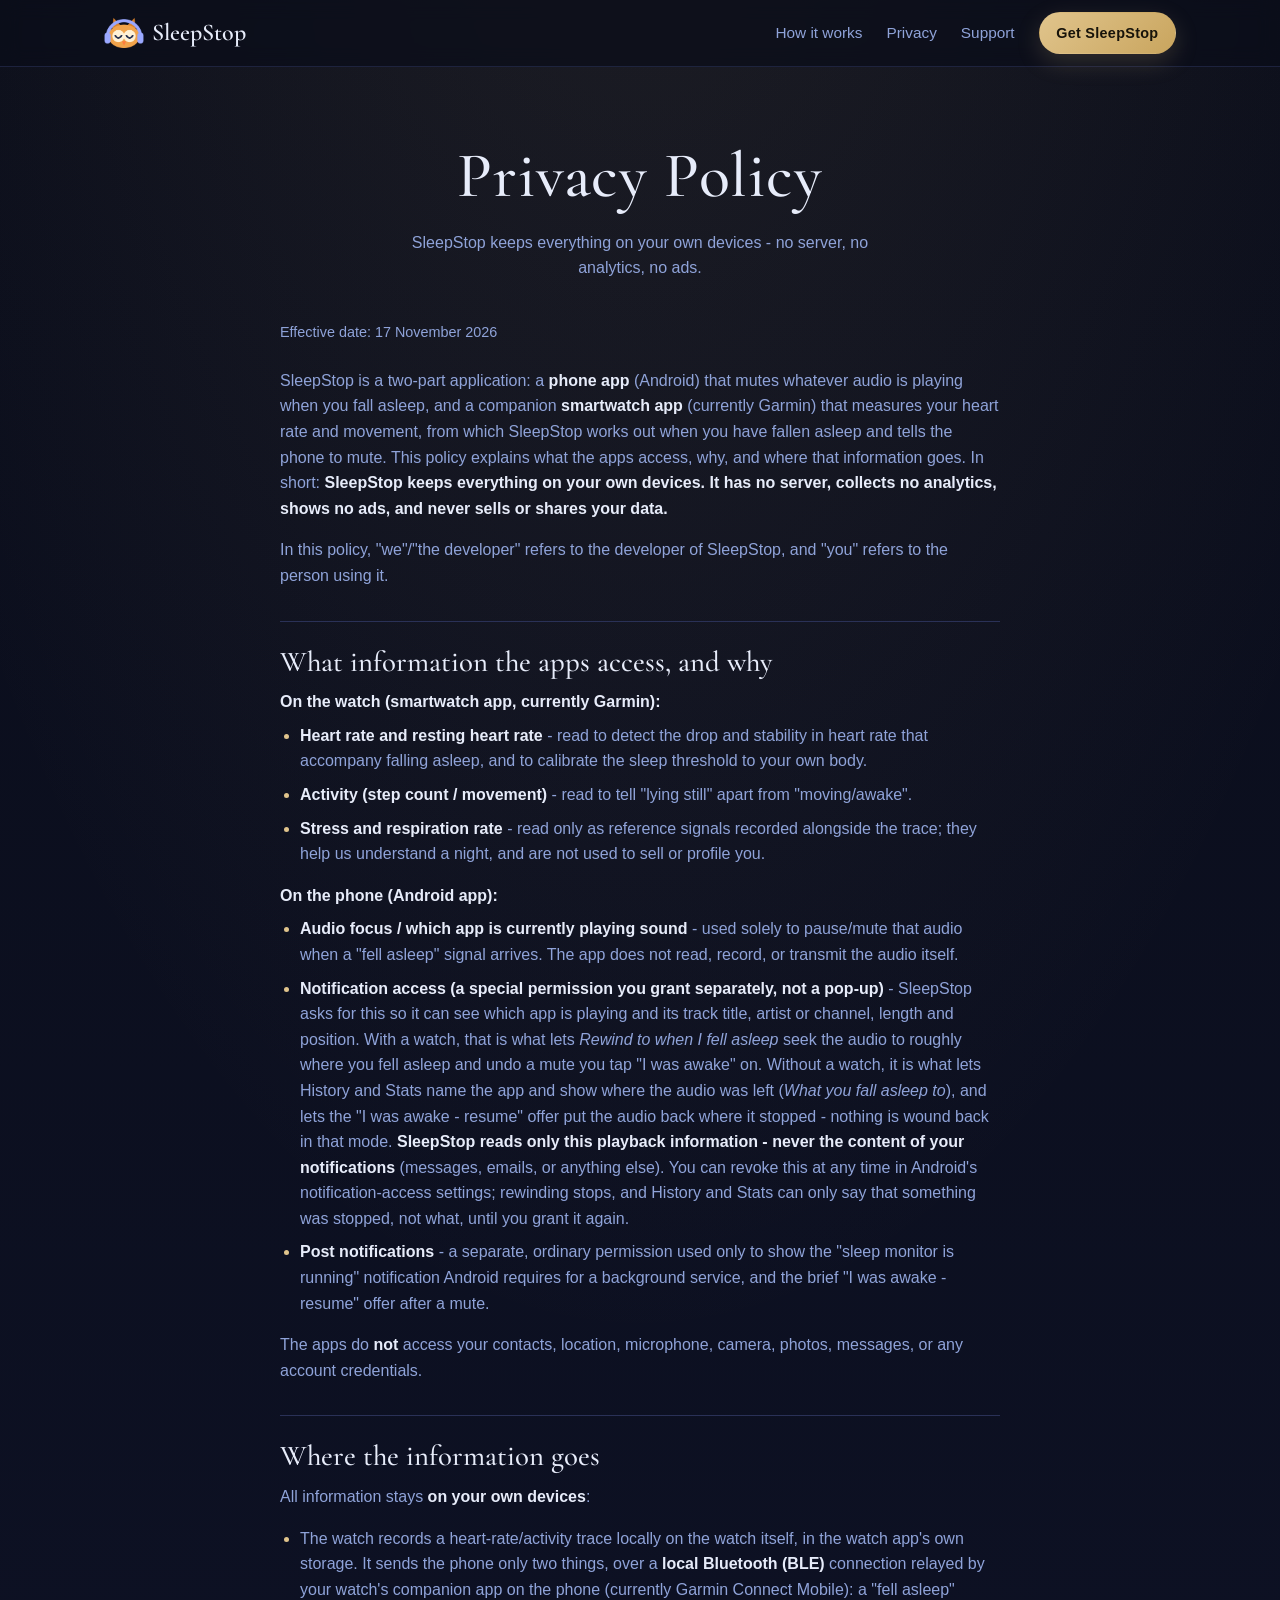
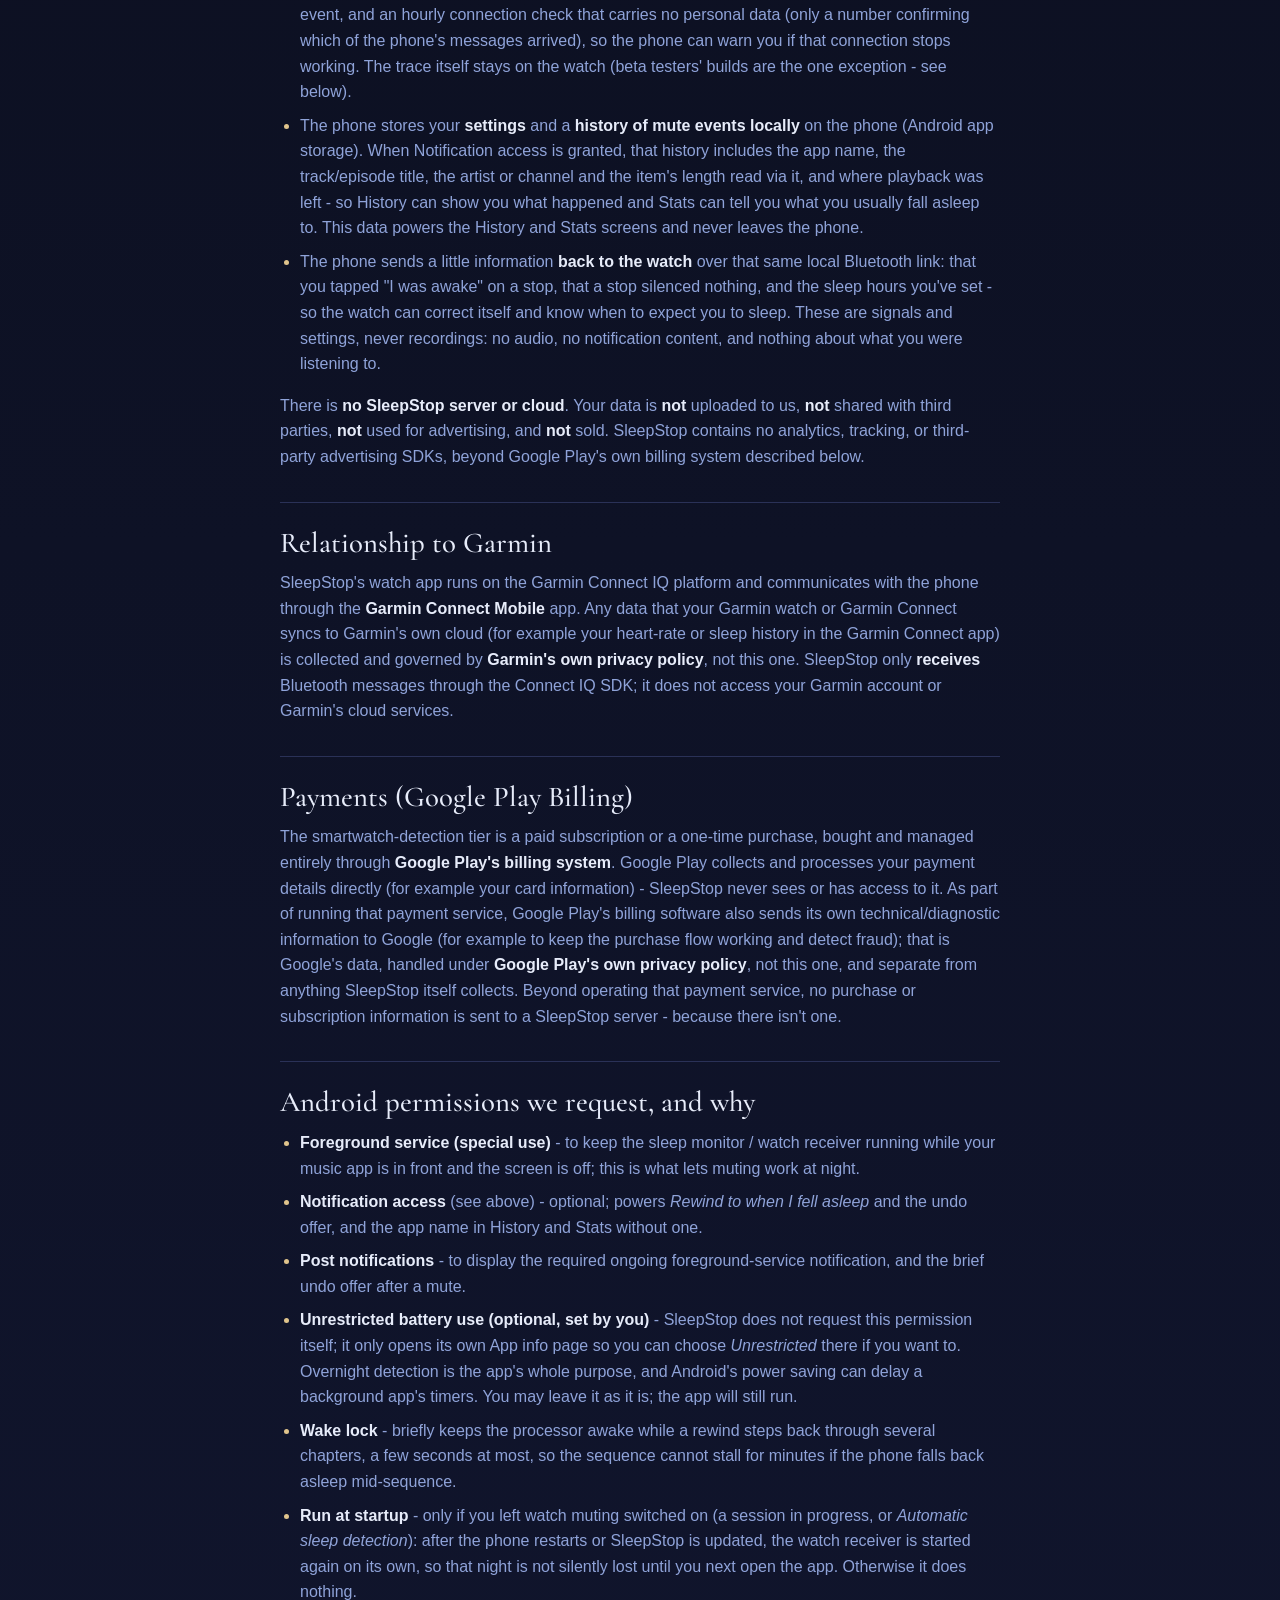
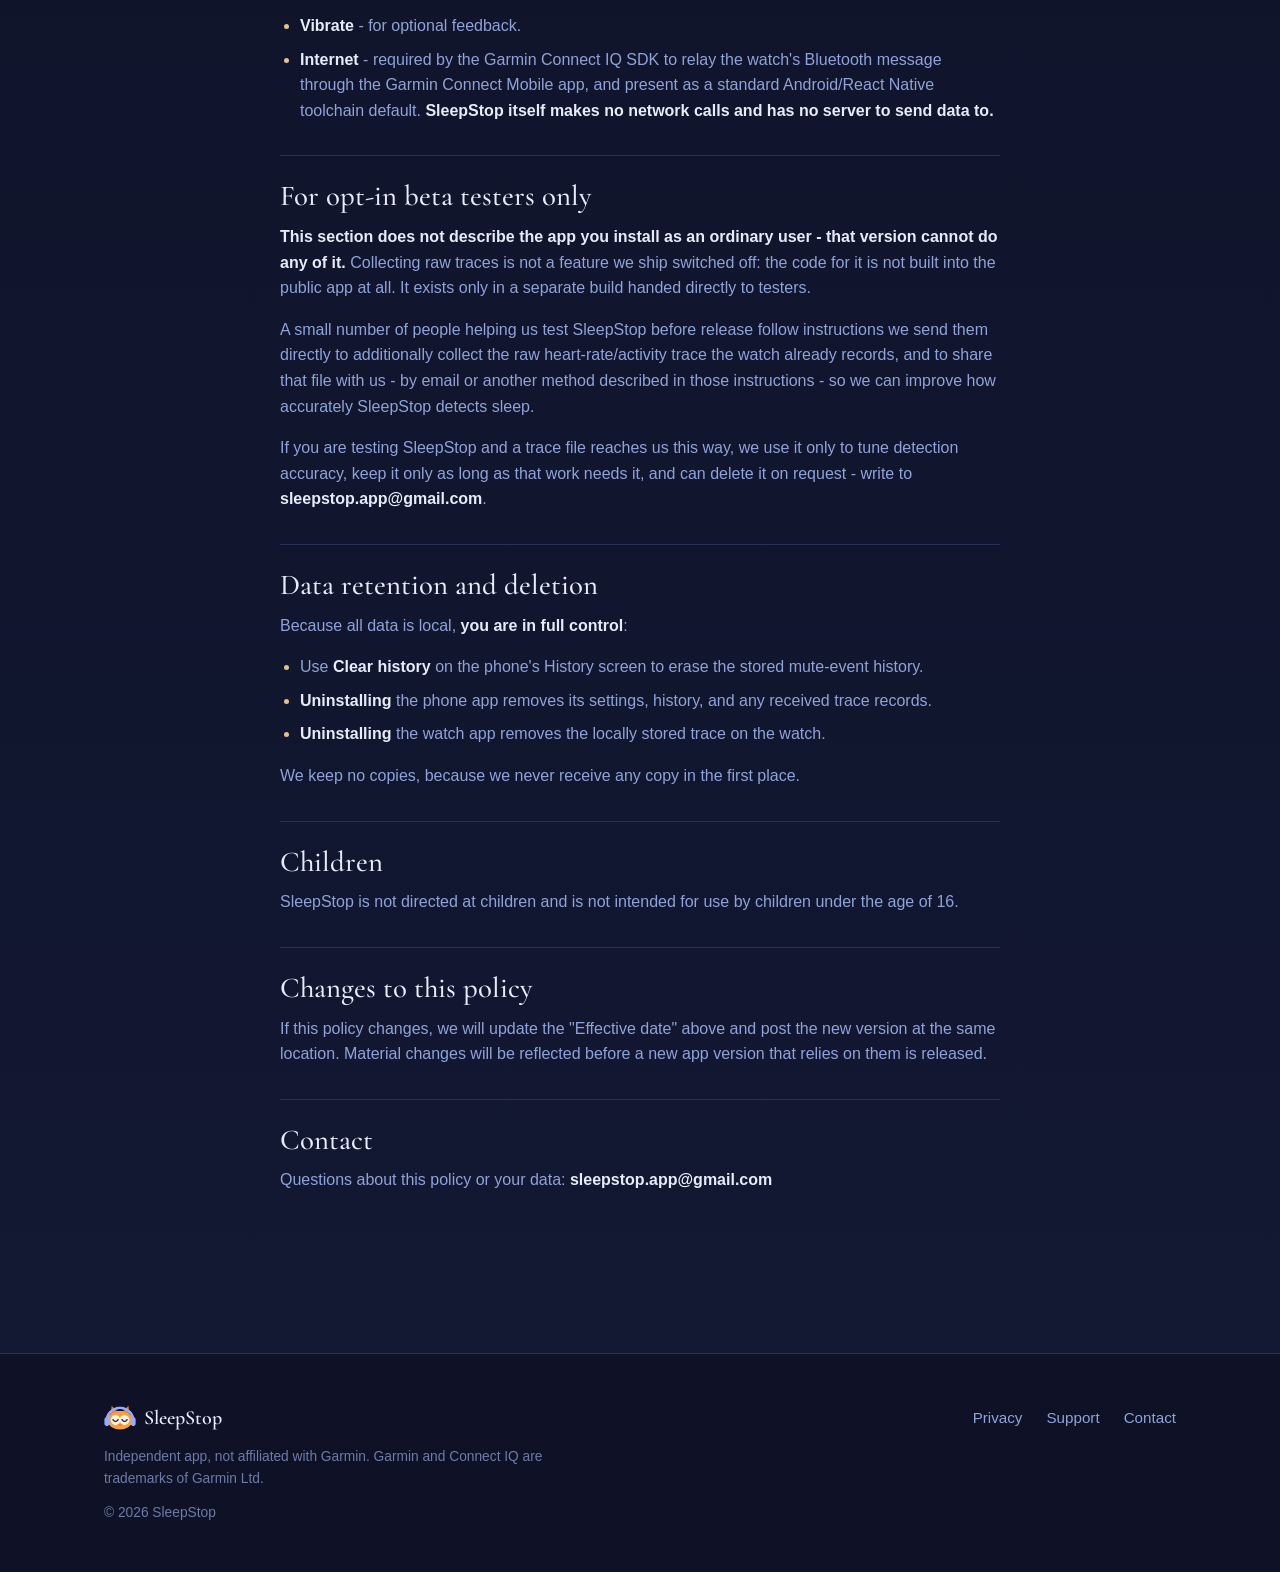
==== commit 9febede0: "feat(site): owl logo, v20 screenshots, one-time purchase in CTA/FAQ/privacy, no 'watch notices' copy" ====
--- a/privacy.html
+++ b/privacy.html
@@ -16,14 +16,14 @@
   <meta property="og:image" content="https://sleepstop.site/assets/og-cover.png" />
   <meta property="og:image:width" content="2400" />
   <meta property="og:image:height" content="1260" />
-  <meta property="og:image:alt" content="SleepStop - a gold crescent moon on a night-sky gradient." />
+  <meta property="og:image:alt" content="SleepStop - a sleepy owl wearing headphones on a night-sky gradient." />
   <meta name="twitter:card" content="summary_large_image" />
   <meta name="twitter:title" content="Privacy Policy - SleepStop" />
   <meta name="twitter:description" content="SleepStop keeps everything on your own devices: no server, no analytics, no ads." />
   <meta name="twitter:image" content="https://sleepstop.site/assets/og-cover.png" />
 
-  <link rel="icon" type="image/png" href="assets/moon.png" />
-  <link rel="apple-touch-icon" href="assets/moon.png" />
+  <link rel="icon" type="image/png" href="assets/favicon-owl.png" />
+  <link rel="apple-touch-icon" href="assets/apple-touch-icon.png" />
 
   <!-- Cormorant Garamond is self-hosted (@font-face at the top of styles.css, files in
        assets/fonts/). It came from Google Fonts until 2026-09-04 — on THIS page above all, which
@@ -40,7 +40,7 @@
   <header class="site-nav">
     <div class="nav-inner">
       <a class="brand" href="./">
-        <img class="brand-mark" src="assets/moon.png" alt="" />
+        <img class="brand-mark" src="assets/owl-mark.png" alt="" />
         <span class="brand-name">SleepStop</span>
       </a>
       <nav class="nav-links">
@@ -61,12 +61,13 @@
     <section class="page-body">
       <div class="container">
         <article class="prose">
-          <p class="effective-date">Effective date: 30 October 2026</p>
+          <p class="effective-date">Effective date: 17 November 2026</p>
 
           <p>SleepStop is a two-part application: a <strong>phone app</strong> (Android) that
             mutes whatever audio is playing when you fall asleep, and a companion
-            <strong>smartwatch app</strong> (currently Garmin) that senses when you have fallen
-            asleep and tells the phone to mute. This policy explains what the apps access, why,
+            <strong>smartwatch app</strong> (currently Garmin) that measures your heart rate and
+            movement, from which SleepStop works out when you have fallen asleep and tells the
+            phone to mute. This policy explains what the apps access, why,
             and where that information goes. In short: <strong>SleepStop keeps everything on
             your own devices. It has no server, collects no analytics, shows no ads, and never
             sells or shares your data.</strong></p>
@@ -149,8 +150,8 @@
             <strong>receives</strong> Bluetooth messages through the Connect IQ SDK; it does not
             access your Garmin account or Garmin's cloud services.</p>
 
-          <h2>Subscription payments (Google Play Billing)</h2>
-          <p>The smartwatch-detection tier is a paid subscription, purchased and managed entirely
+          <h2>Payments (Google Play Billing)</h2>
+          <p>The smartwatch-detection tier is a paid subscription or a one-time purchase, bought and managed entirely
             through <strong>Google Play's billing system</strong>. Google Play collects and
             processes your payment details directly (for example your card information) -
             SleepStop never sees or has access to it. As part of running that payment service,
@@ -237,7 +238,7 @@
     <div class="footer-inner">
       <div class="footer-top">
         <a class="footer-brand" href="./">
-          <img src="assets/moon.png" alt="" />
+          <img src="assets/owl-mark.png" alt="" />
           <span>SleepStop</span>
         </a>
         <nav class="footer-links">
--- a/styles.css
+++ b/styles.css
@@ -282,7 +282,7 @@
   align-items: center;
   gap: var(--space-sm);
 }
-.brand-mark { width: 34px; height: 34px; }
+.brand-mark { width: 40px; height: auto; }
 .brand-name {
   font-family: var(--font-display);
   font-size: 1.5rem;
@@ -332,7 +332,7 @@
   font-weight: 600;
   color: var(--text-prime);
 }
-.footer-brand img { width: 26px; height: 26px; }
+.footer-brand img { width: 32px; height: auto; }
 .footer-links {
   display: flex;
   flex-wrap: wrap;
